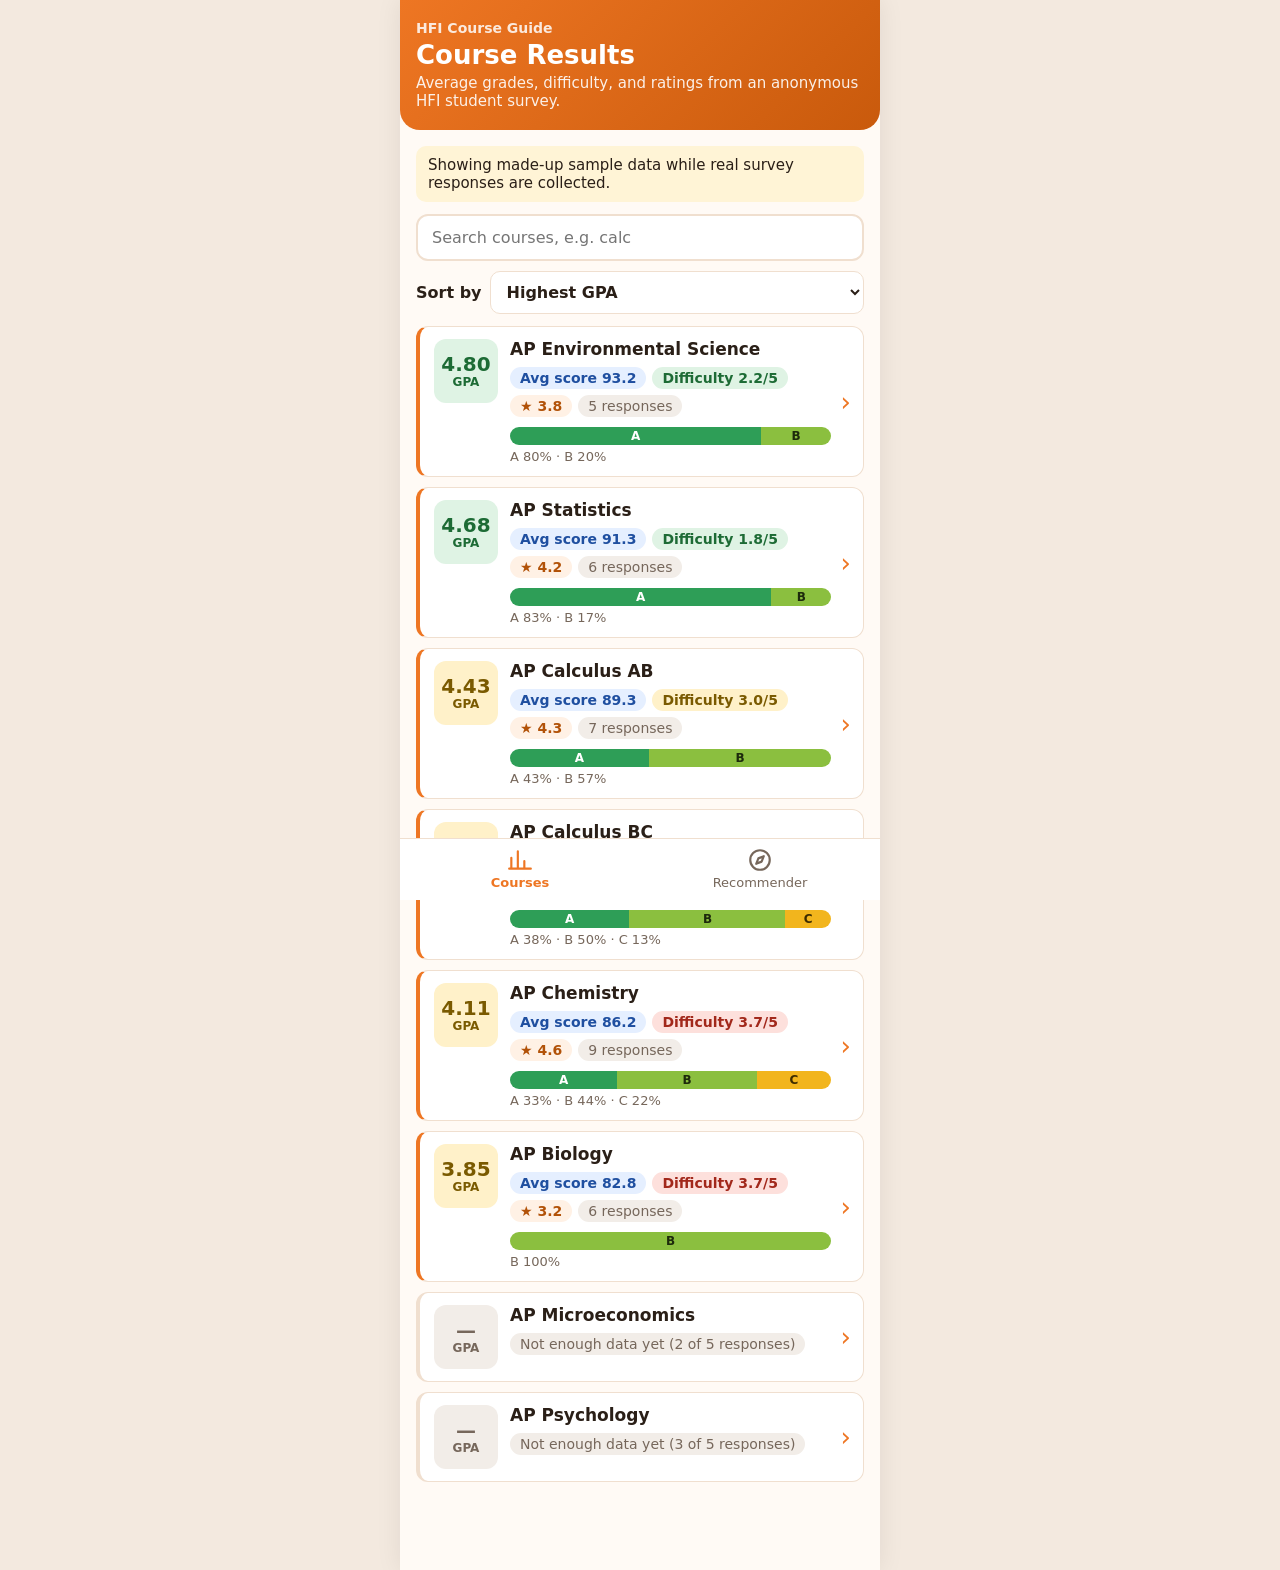
==== index.html @ b7ce5d3a "Deploy site" ====
<!doctype html>
<html lang="en">
  <head>
    <meta charset="UTF-8" />
    <meta name="viewport" content="width=device-width, initial-scale=1.0, viewport-fit=cover" />
    <meta name="theme-color" content="#ee7623" />
    <title>HFI Course Guide</title>
    <script type="module" crossorigin src="./assets/results-BMzDrwFG.js"></script>
    <link rel="modulepreload" crossorigin href="./assets/surveyData-BPx_RoIo.js">
    <link rel="stylesheet" crossorigin href="./assets/surveyData-s6LpD9Wk.css">
  </head>
  <body>
    <div class="app">
      <header class="app-bar">
        <p class="app-name">HFI Course Guide</p>
        <h1>Course Results</h1>
        <p class="app-bar-subtitle">Average grades, difficulty, and ratings from an anonymous HFI student survey.</p>
      </header>
      <main>
        <p class="notice">Showing made-up sample data while real survey responses are collected.</p>
        <label class="search-control">
          <span class="visually-hidden">Search courses</span>
          <input id="course-search" type="search" placeholder="Search courses, e.g. calc" autocomplete="off" />
        </label>
        <label class="sort-control">
          Sort by
          <select id="sort-select"></select>
        </label>
        <ul id="course-list" class="course-list"></ul>
      </main>
      <nav class="tab-bar" aria-label="Pages">
        <a href="./" aria-current="page">
          <svg viewBox="0 0 24 24" aria-hidden="true"><path d="M4 20V10M10 20V4M16 20v-7M22 20H2" /></svg>
          Courses
        </a>
        <a href="./recommend.html">
          <svg viewBox="0 0 24 24" aria-hidden="true"><circle cx="12" cy="12" r="9" /><path d="M15.5 8.5l-2 5-5 2 2-5z" /></svg>
          Recommender
        </a>
      </nav>
    </div>
  </body>
</html>
---- assets/surveyData-s6LpD9Wk.css ----
:root{--orange:#ee7623;--orange-dark:#c95a0c;--orange-soft:#fff1e5;--text:#2a1f17;--muted:#76675b;--page:#f3e9df;--background:#fffaf5;--surface:#fff;--border:#f0dfcf;--on-orange:#fff;--notice:#fff4d6;--easy:#dff3e4;--easy-text:#1d6b35;--medium:#fff1c9;--medium-text:#7a5a00;--hard:#fde0dc;--hard-text:#a2281b;--score:#e5efff;--score-text:#1f4fa0;--rating:#fff1e5;--rating-text:#b25208;--chip-muted:#f2ede8;--self-study:#f3e8ff;--self-study-text:#6b2fa3;color:var(--text);font-family:system-ui,-apple-system,PingFang SC,Microsoft YaHei,sans-serif;font-size:16px}@media (prefers-color-scheme:dark){:root{--orange:#f28a3e;--orange-dark:#e06f1f;--orange-soft:#3a2615;--text:#f4ece5;--muted:#b9a999;--page:#0f0c0a;--background:#1a1512;--surface:#251e19;--border:#3a2f27;--on-orange:#1a1512;--notice:#3a3218;--easy:#1f3a27;--easy-text:#8fd6a4;--medium:#3a3216;--medium-text:#f0d77a;--hard:#43211d;--hard-text:#f5a59a;--score:#1c2a44;--score-text:#9cc0ff;--rating:#3a2615;--rating-text:#f7b57e;--chip-muted:#312822;--self-study:#2f2140;--self-study-text:#d4b0ff}}*{box-sizing:border-box}body{background:var(--page);margin:0}.app{background:var(--background);max-width:480px;min-height:100vh;padding-bottom:calc(72px + env(safe-area-inset-bottom));margin:0 auto;box-shadow:0 0 24px #00000014}.app-bar{background:linear-gradient(135deg, var(--orange), var(--orange-dark));color:var(--on-orange);padding:calc(20px + env(safe-area-inset-top)) 16px 20px;border-radius:0 0 20px 20px}.app-name{opacity:.85;margin:0;font-size:14px;font-weight:600}.app-bar h1{margin:4px 0;font-size:26px}.app-bar-subtitle{opacity:.9;margin:0;font-size:15px}main{padding:16px}.notice{background:var(--notice);border-radius:10px;margin:0 0 12px;padding:10px 12px;font-size:15px}.tab-bar{background:var(--surface);border-top:1px solid var(--border);width:100%;max-width:480px;padding-bottom:env(safe-area-inset-bottom);display:flex;position:fixed;bottom:0;left:50%;transform:translate(-50%)}.tab-bar a{color:var(--muted);flex-direction:column;flex:1;align-items:center;gap:2px;padding:8px 0 10px;font-size:13px;text-decoration:none;display:flex}.tab-bar svg{fill:none;stroke:currentColor;stroke-width:2px;stroke-linecap:round;stroke-linejoin:round;width:26px;height:26px}.tab-bar a[aria-current=page]{color:var(--orange);font-weight:600}.sort-control{align-items:center;gap:8px;margin-bottom:12px;font-weight:600;display:flex}.sort-control select{flex:1}select,button{font:inherit;max-width:100%}select{border:1px solid var(--border);background:var(--surface);color:var(--text);border-radius:10px;padding:10px 12px}.course-list{gap:10px;margin:0;padding:0;list-style:none;display:grid}.course-card{background:var(--surface);border:1px solid var(--border);border-left:4px solid var(--orange);border-radius:12px;padding:12px 14px}.course-card p{margin:6px 0 0}.course-card.not-enough-data{border-left-color:var(--border)}.course-name{font-size:17px}.course-card-heading{flex-wrap:wrap;align-items:center;gap:6px 8px;display:flex}.stat-row{flex-wrap:wrap;gap:6px;margin-top:8px;display:flex}.chip,.badge{border-radius:999px;padding:3px 10px;font-size:14px;font-weight:600}.chip-score{background:var(--score);color:var(--score-text)}.chip-easy{background:var(--easy);color:var(--easy-text)}.chip-medium{background:var(--medium);color:var(--medium-text)}.chip-hard{background:var(--hard);color:var(--hard-text)}.chip-rating{background:var(--rating);color:var(--rating-text)}.chip-muted{background:var(--chip-muted);color:var(--muted);font-weight:500}.badge-offered{background:var(--easy);color:var(--easy-text)}.badge-self-study{background:var(--self-study);color:var(--self-study-text)}.empty,.muted{color:var(--muted)}.quiz{background:var(--surface);border:1px solid var(--border);border-radius:16px;gap:20px;padding:16px;display:grid}.quiz-question{border:none;gap:10px;min-width:0;margin:0;padding:0;display:grid}.question-label{padding:0;font-weight:700}.choices{grid-template-columns:repeat(4,1fr);gap:8px;display:grid}.choices-stacked{grid-template-columns:1fr}.choices label{border:2px solid var(--border);text-align:center;cursor:pointer;border-radius:12px;justify-content:center;align-items:center;min-height:44px;padding:8px 12px;font-weight:600;display:flex;position:relative}.choices input{opacity:0;cursor:pointer;margin:0;position:absolute;inset:0}.choices label:has(input:checked){border-color:var(--orange);background:var(--orange-soft);color:var(--orange-dark)}.choices label:has(input:focus-visible){outline:3px solid var(--orange);outline-offset:2px}button[type=submit]{background:var(--orange);width:100%;color:var(--on-orange);cursor:pointer;border:none;border-radius:12px;padding:14px;font-size:17px;font-weight:700}button[type=submit]:active{background:var(--orange-dark)}#recommendation-results{scroll-margin-top:16px}#recommendation-results h2{color:var(--orange-dark);margin:24px 0 8px}.result-group{margin-top:20px}.result-group h3{margin:0 0 8px}.result-group>p{margin:4px 0}.resources a{color:var(--orange-dark);font-weight:600}.course-card:has(.gpa-badge){align-items:flex-start;gap:12px;display:flex}.course-details{flex:1;min-width:0}.gpa-badge{border-radius:12px;flex-direction:column;flex:none;justify-content:center;align-items:center;width:64px;height:64px;display:flex}.gpa-value{font-size:20px;font-weight:800;line-height:1.1}.gpa-label{font-size:12px;font-weight:600}.gpa-high{background:var(--easy);color:var(--easy-text)}.gpa-middle{background:var(--medium);color:var(--medium-text)}.gpa-low{background:var(--hard);color:var(--hard-text)}.gpa-none{background:var(--chip-muted);color:var(--muted)}.grade-distribution{margin-top:10px}.grade-bar{border-radius:999px;height:18px;font-size:12px;font-weight:700;display:flex;overflow:hidden}.grade-segment{color:#fff;justify-content:center;align-items:center;min-width:4px;display:flex}.grade-A{background:#2e9e57}.grade-B{color:#1d2a0c;background:#8bbf3f}.grade-C{color:#3d2c00;background:#f2b51d}.grade-D{background:#f07a26}.grade-F{background:#d93a2b}.course-card .grade-legend{color:var(--muted);margin:4px 0 0;font-size:13px}.search-control input{width:100%;font:inherit;border:2px solid var(--border);background:var(--surface);color:var(--text);border-radius:12px;margin-bottom:10px;padding:12px 14px}.search-control input:focus{border-color:var(--orange);outline:none}.visually-hidden{clip-path:inset(50%);white-space:nowrap;width:1px;height:1px;position:absolute;overflow:hidden}.course-card{position:relative}.card-link{color:inherit;font-weight:700;text-decoration:none}.card-link:after{content:"";border-radius:12px;position:absolute;inset:0}.card-link:focus-visible{outline:none}.card-link:focus-visible:after{outline:3px solid var(--orange)}.course-card:has(.card-link){padding-right:32px}.course-card:has(.card-link):before{content:"›";color:var(--orange);font-size:26px;position:absolute;top:50%;right:12px;transform:translateY(-50%)}.resources{z-index:1;position:relative}.back-link{color:var(--on-orange);margin-bottom:4px;padding:4px 0;font-weight:600;text-decoration:none;display:inline-block}.overview{background:var(--surface);border:1px solid var(--border);border-radius:16px;align-items:center;gap:14px;padding:14px;display:flex}.overview .gpa-badge{width:84px;height:84px}.overview .gpa-value{font-size:26px}.overview-stats{flex:1;grid-template-columns:repeat(3,1fr);gap:8px;display:grid}.overview-stat{background:var(--chip-muted);text-align:center;border-radius:10px;flex-direction:column;align-items:center;padding:8px 4px;display:flex}.overview-stat strong{font-size:18px}.overview-stat span{color:var(--muted);font-size:12px}.stat-easy{background:var(--easy);color:var(--easy-text)}.stat-medium{background:var(--medium);color:var(--medium-text)}.stat-hard{background:var(--hard);color:var(--hard-text)}.stat-rating{background:var(--rating);color:var(--rating-text)}.overview-stat[class*=stat-] span{color:inherit}.detail-section{margin-top:22px}.detail-section h2{margin:0 0 10px;font-size:18px}.distribution{grid-template-columns:auto 1fr auto;align-items:center;gap:6px 10px;font-size:14px;display:grid}.distribution-track,.teacher-track{background:var(--chip-muted);border-radius:999px;height:14px;position:relative;overflow:hidden}.distribution-bar,.teacher-bar{border-radius:999px;height:100%;display:block}.distribution-count{text-align:right;font-variant-numeric:tabular-nums;min-width:2ch}.bar-easy{background:#2e9e57}.bar-medium{background:#f2b51d}.bar-hard{background:#d93a2b}.bar-rating{background:var(--orange)}.teacher-row{grid-template-columns:90px 1fr auto;align-items:center;gap:10px;margin-bottom:8px;font-size:14px;display:grid}.teacher-name{overflow-wrap:anywhere;font-weight:600}.teacher-bar.gpa-high{background:#2e9e57}.teacher-bar.gpa-middle{background:#f2b51d}.teacher-bar.gpa-low{background:#d93a2b}.course-average-marker{background:var(--text);width:2px;position:absolute;top:0;bottom:0}.teacher-gpa{font-variant-numeric:tabular-nums}.review-list{gap:10px;margin:0;padding:0;list-style:none;display:grid}.review-card{background:var(--surface);border:1px solid var(--border);border-radius:12px;gap:12px;padding:12px;display:flex}.review-scores{flex:none;gap:6px;width:72px;display:grid}.review-body p{margin:0}.review-body .review-meta{color:var(--muted);margin-bottom:4px;font-size:13px}.review-text{line-height:1.45}.button-link{background:var(--orange);color:var(--on-orange);border-radius:12px;margin-top:8px;padding:12px 16px;font-weight:700;text-decoration:none;display:inline-block}
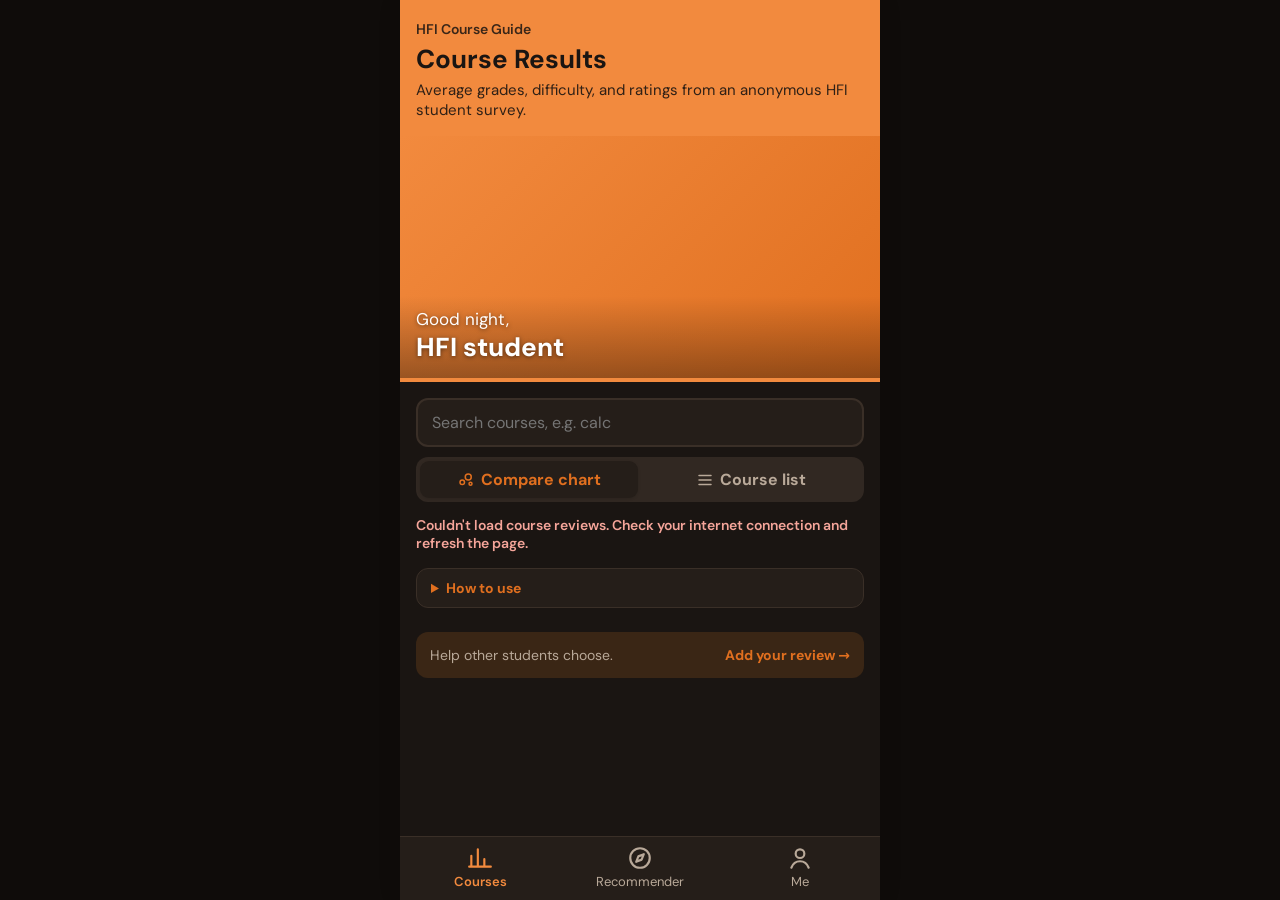
==== commit a4b02197: "Deploy site" ====
--- a/index.html
+++ b/index.html
@@ -5,9 +5,25 @@
     <meta name="viewport" content="width=device-width, initial-scale=1.0, viewport-fit=cover" />
     <meta name="theme-color" content="#ee7623" />
     <title>HFI Course Guide</title>
-    <script type="module" crossorigin src="./assets/results-BMzDrwFG.js"></script>
-    <link rel="modulepreload" crossorigin href="./assets/surveyData-BPx_RoIo.js">
-    <link rel="stylesheet" crossorigin href="./assets/surveyData-s6LpD9Wk.css">
+    <script type="module" crossorigin src="./assets/results-xO0L390E.js"></script>
+    <link rel="modulepreload" crossorigin href="./assets/theme-bSvfed0L.js">
+    <link rel="modulepreload" crossorigin href="./assets/surveyData-Hb_AgSKH.js">
+    <link rel="modulepreload" crossorigin href="./assets/reviewFooter-dKQHNiDL.js">
+    <link rel="stylesheet" crossorigin href="./assets/theme-Bq_uCemh.css">
+  <script>// Added to every page's <head> by vite.config.ts, so the page is drawn in the right theme from
+// the start instead of flashing light first. Keep in step with resolveTheme() in theme.ts.
+(function () {
+  var choice = "auto";
+  try {
+    choice = localStorage.getItem("hfi-theme") || "auto";
+  } catch (error) {
+    // Storage can be blocked; automatic is fine.
+  }
+  var hour = new Date().getHours();
+  var dark = choice === "dark" || (choice === "auto" && (hour >= 19 || hour < 7));
+  document.documentElement.dataset.theme = dark ? "dark" : "light";
+})();
+</script>
   </head>
   <body>
     <div class="app">
@@ -16,28 +32,66 @@
         <h1>Course Results</h1>
         <p class="app-bar-subtitle">Average grades, difficulty, and ratings from an anonymous HFI student survey.</p>
       </header>
+      <section class="welcome-card" id="welcome-card" aria-label="Welcome">
+        <div class="welcome-photo" role="img" aria-label="A photo of HFI taken by a student"></div>
+        <div class="welcome-text">
+          <p class="welcome-greeting" id="welcome-greeting"></p>
+          <p class="welcome-name" id="welcome-name">HFI student</p>
+        </div>
+        <p class="photo-credit" id="photo-credit"></p>
+      </section>
       <main>
-        <p class="notice">Showing made-up sample data while real survey responses are collected.</p>
         <label class="search-control">
           <span class="visually-hidden">Search courses</span>
           <input id="course-search" type="search" placeholder="Search courses, e.g. calc" autocomplete="off" />
         </label>
+        <div class="view-switch" role="group" aria-label="How to show courses">
+          <button type="button" data-view="chart" aria-pressed="true">
+            <svg viewBox="0 0 24 24" aria-hidden="true"><circle cx="7" cy="15" r="3" /><circle cx="15" cy="8" r="4" /><circle cx="18" cy="17" r="2" /></svg>
+            Compare chart
+          </button>
+          <button type="button" data-view="list" aria-pressed="false">
+            <svg viewBox="0 0 24 24" aria-hidden="true"><path d="M4 6h16M4 12h16M4 18h16" /></svg>
+            Course list
+          </button>
+        </div>
         <label class="sort-control">
           Sort by
           <select id="sort-select"></select>
         </label>
-        <ul id="course-list" class="course-list"></ul>
+        <div id="course-map"></div>
+        <ul id="course-list" class="course-list" hidden></ul>
+        <details class="legend" lang="zh-CN">
+          <summary lang="en">How to use</summary>
+          <h3 class="legend-heading">看懂卡片</h3>
+          <ul>
+            <li>
+              <span class="legend-swatch gpa-high">GPA</span>
+              平均 GPA（满分 5.0，HFI 每门课加 1 分）：绿色 4.5 以上，黄色 3.7–4.5，红色 3.7 以下。
+            </li>
+            <li><span class="chip chip-score">Avg score</span> 平均期末成绩（满分 100）。</li>
+            <li><span class="chip chip-easy">Difficulty</span> 难度：1 很简单，5 很难。绿色简单，黄色中等，红色难。</li>
+            <li><span class="chip chip-rating">★ 4.2</span> 综合评分（满分 5）。</li>
+            <li>
+              <span class="legend-bar"
+                ><span class="grade-segment grade-A">A</span><span class="grade-segment grade-B">B</span
+                ><span class="grade-segment grade-C">C</span><span class="grade-segment grade-D">D</span
+                ><span class="grade-segment grade-F">F</span></span
+              >
+              拿到 A、B、C、D、F 的学生各占多少。
+            </li>
+          </ul>
+          <h3 class="legend-heading">找课程</h3>
+          <ul>
+            <li><strong>Compare chart</strong>：每个圆圈是一门课。越靠左越简单，越靠上 GPA 越高。浅橙色角落里是"比平均更简单、GPA 更高"的课。</li>
+            <li><strong>Course list</strong>：每门课一张卡片，可以用 "Sort by" 排序。</li>
+            <li>点圆圈或卡片，查看成绩分布、难度、老师对比和学生评价。</li>
+            <li><strong>Recommender</strong>：选择想读的专业，看看适合上哪些 AP。</li>
+            <li><strong>Me</strong>：用 @gdhfi.com 学校邮箱登录，评价你上过的课。</li>
+          </ul>
+        </details>
       </main>
-      <nav class="tab-bar" aria-label="Pages">
-        <a href="./" aria-current="page">
-          <svg viewBox="0 0 24 24" aria-hidden="true"><path d="M4 20V10M10 20V4M16 20v-7M22 20H2" /></svg>
-          Courses
-        </a>
-        <a href="./recommend.html">
-          <svg viewBox="0 0 24 24" aria-hidden="true"><circle cx="12" cy="12" r="9" /><path d="M15.5 8.5l-2 5-5 2 2-5z" /></svg>
-          Recommender
-        </a>
-      </nav>
+      <nav class="tab-bar" aria-label="Pages" data-current="courses"></nav>
     </div>
   </body>
 </html>
--- a/assets/theme-Bq_uCemh.css
+++ b/assets/theme-Bq_uCemh.css
@@ -0,0 +1 @@
+@font-face{font-family:DM Sans;font-style:normal;font-display:swap;font-weight:400;src:url(./dm-sans-latin-ext-400-normal-BtiwyxMk.woff2)format("woff2"),url(./dm-sans-latin-ext-400-normal-BjWJ59Pq.woff)format("woff");unicode-range:U+100-2BA,U+2BD-2C5,U+2C7-2CC,U+2CE-2D7,U+2DD-2FF,U+304,U+308,U+329,U+1D00-1DBF,U+1E00-1E9F,U+1EF2-1EFF,U+2020,U+20A0-20AB,U+20AD-20C0,U+2113,U+2C60-2C7F,U+A720-A7FF}@font-face{font-family:DM Sans;font-style:normal;font-display:swap;font-weight:400;src:url(./dm-sans-latin-400-normal-CW0RaeGs.woff2)format("woff2"),url(./dm-sans-latin-400-normal-BwCSEQnW.woff)format("woff");unicode-range:U+??,U+131,U+152-153,U+2BB-2BC,U+2C6,U+2DA,U+2DC,U+304,U+308,U+329,U+2000-206F,U+20AC,U+2122,U+2191,U+2193,U+2212,U+2215,U+FEFF,U+FFFD}@font-face{font-family:DM Sans;font-style:normal;font-display:swap;font-weight:500;src:url(./dm-sans-latin-ext-500-normal-BJfUCQsA.woff2)format("woff2"),url(./dm-sans-latin-ext-500-normal-DR84L5F-.woff)format("woff");unicode-range:U+100-2BA,U+2BD-2C5,U+2C7-2CC,U+2CE-2D7,U+2DD-2FF,U+304,U+308,U+329,U+1D00-1DBF,U+1E00-1E9F,U+1EF2-1EFF,U+2020,U+20A0-20AB,U+20AD-20C0,U+2113,U+2C60-2C7F,U+A720-A7FF}@font-face{font-family:DM Sans;font-style:normal;font-display:swap;font-weight:500;src:url(./dm-sans-latin-500-normal-B9HHJjqV.woff2)format("woff2"),url(./dm-sans-latin-500-normal-Dr3UlScf.woff)format("woff");unicode-range:U+??,U+131,U+152-153,U+2BB-2BC,U+2C6,U+2DA,U+2DC,U+304,U+308,U+329,U+2000-206F,U+20AC,U+2122,U+2191,U+2193,U+2212,U+2215,U+FEFF,U+FFFD}@font-face{font-family:DM Sans;font-style:normal;font-display:swap;font-weight:600;src:url(./dm-sans-latin-ext-600-normal-4vooXBpG.woff2)format("woff2"),url(./dm-sans-latin-ext-600-normal-DRtaDpgU.woff)format("woff");unicode-range:U+100-2BA,U+2BD-2C5,U+2C7-2CC,U+2CE-2D7,U+2DD-2FF,U+304,U+308,U+329,U+1D00-1DBF,U+1E00-1E9F,U+1EF2-1EFF,U+2020,U+20A0-20AB,U+20AD-20C0,U+2113,U+2C60-2C7F,U+A720-A7FF}@font-face{font-family:DM Sans;font-style:normal;font-display:swap;font-weight:600;src:url(./dm-sans-latin-600-normal-Aqo67rzb.woff2)format("woff2"),url(./dm-sans-latin-600-normal-BmdmIIQ2.woff)format("woff");unicode-range:U+??,U+131,U+152-153,U+2BB-2BC,U+2C6,U+2DA,U+2DC,U+304,U+308,U+329,U+2000-206F,U+20AC,U+2122,U+2191,U+2193,U+2212,U+2215,U+FEFF,U+FFFD}@font-face{font-family:DM Sans;font-style:normal;font-display:swap;font-weight:700;src:url(./dm-sans-latin-ext-700-normal-CJIcxD6K.woff2)format("woff2"),url(./dm-sans-latin-ext-700-normal-BLI3TTWz.woff)format("woff");unicode-range:U+100-2BA,U+2BD-2C5,U+2C7-2CC,U+2CE-2D7,U+2DD-2FF,U+304,U+308,U+329,U+1D00-1DBF,U+1E00-1E9F,U+1EF2-1EFF,U+2020,U+20A0-20AB,U+20AD-20C0,U+2113,U+2C60-2C7F,U+A720-A7FF}@font-face{font-family:DM Sans;font-style:normal;font-display:swap;font-weight:700;src:url(./dm-sans-latin-700-normal-DvUfVpUG.woff2)format("woff2"),url(./dm-sans-latin-700-normal-CUSSCpQX.woff)format("woff");unicode-range:U+??,U+131,U+152-153,U+2BB-2BC,U+2C6,U+2DA,U+2DC,U+304,U+308,U+329,U+2000-206F,U+20AC,U+2122,U+2191,U+2193,U+2212,U+2215,U+FEFF,U+FFFD}@font-face{font-family:DM Sans;font-style:normal;font-display:swap;font-weight:800;src:url(./dm-sans-latin-ext-800-normal-m9aqBDDI.woff2)format("woff2"),url(./dm-sans-latin-ext-800-normal-DOQ-4In_.woff)format("woff");unicode-range:U+100-2BA,U+2BD-2C5,U+2C7-2CC,U+2CE-2D7,U+2DD-2FF,U+304,U+308,U+329,U+1D00-1DBF,U+1E00-1E9F,U+1EF2-1EFF,U+2020,U+20A0-20AB,U+20AD-20C0,U+2113,U+2C60-2C7F,U+A720-A7FF}@font-face{font-family:DM Sans;font-style:normal;font-display:swap;font-weight:800;src:url(./dm-sans-latin-800-normal-C2H8778U.woff2)format("woff2"),url(./dm-sans-latin-800-normal-BwbkPQqB.woff)format("woff");unicode-range:U+??,U+131,U+152-153,U+2BB-2BC,U+2C6,U+2DA,U+2DC,U+304,U+308,U+329,U+2000-206F,U+20AC,U+2122,U+2191,U+2193,U+2212,U+2215,U+FEFF,U+FFFD}:root{--orange:#ee7623;--orange-dark:#c95a0c;--orange-soft:#fff1e5;--text:#2a1f17;--muted:#76675b;--page:#f3e9df;--background:#fffaf5;--surface:#fff;--border:#f0dfcf;--on-orange:#fff;--notice:#fff4d6;--easy:#dff3e4;--easy-text:#1d6b35;--medium:#fff1c9;--medium-text:#7a5a00;--hard:#fde0dc;--hard-text:#a2281b;--score:#e5efff;--score-text:#1f4fa0;--rating:#fff1e5;--rating-text:#b25208;--chip-muted:#f2ede8;--self-study:#f3e8ff;--self-study-text:#6b2fa3;color:var(--text);font-family:DM Sans,system-ui,-apple-system,PingFang SC,Microsoft YaHei,sans-serif;font-size:16px}:root[data-theme=dark]{--orange:#f28a3e;--orange-dark:#e06f1f;--orange-soft:#3a2615;--text:#f4ece5;--muted:#b9a999;--page:#0f0c0a;--background:#1a1512;--surface:#251e19;--border:#3a2f27;--on-orange:#1a1512;--notice:#3a3218;--easy:#1f3a27;--easy-text:#8fd6a4;--medium:#3a3216;--medium-text:#f0d77a;--hard:#43211d;--hard-text:#f5a59a;--score:#1c2a44;--score-text:#9cc0ff;--rating:#3a2615;--rating-text:#f7b57e;--chip-muted:#312822;--self-study:#2f2140;--self-study-text:#d4b0ff}*{box-sizing:border-box}[hidden]{display:none!important}body{background:var(--page);margin:0}.app{background:var(--background);max-width:480px;min-height:100vh;padding-bottom:calc(72px + env(safe-area-inset-bottom));margin:0 auto;box-shadow:0 0 24px #00000014}.app-bar{background:var(--orange);color:var(--on-orange);padding:calc(20px + env(safe-area-inset-top)) 16px 16px}.app-name{opacity:.85;margin:0;font-size:14px;font-weight:600}.app-bar h1{margin:4px 0;font-size:26px}.app-bar-subtitle{opacity:.9;margin:0;font-size:15px}main{padding:16px}.notice{background:var(--notice);border-radius:10px;margin:0 0 12px;padding:10px 12px;font-size:15px}.tab-bar{background:var(--surface);border-top:1px solid var(--border);width:100%;max-width:480px;padding-bottom:env(safe-area-inset-bottom);display:flex;position:fixed;bottom:0;left:50%;transform:translate(-50%)}.tab-bar a{color:var(--muted);flex-direction:column;flex:1;align-items:center;gap:2px;padding:8px 0 10px;font-size:13px;text-decoration:none;display:flex}.tab-bar svg{fill:none;stroke:currentColor;stroke-width:2px;stroke-linecap:round;stroke-linejoin:round;width:26px;height:26px}.tab-bar a[aria-current=page]{color:var(--orange);font-weight:600}.sort-control{align-items:center;gap:8px;margin-bottom:12px;font-weight:600;display:flex}.sort-control select{flex:1}select,button{font:inherit;max-width:100%}select{border:1px solid var(--border);background:var(--surface);color:var(--text);border-radius:10px;padding:10px 12px}.course-list{gap:10px;margin:0;padding:0;list-style:none;display:grid}.course-card{background:var(--surface);border:1px solid var(--border);border-left:4px solid var(--orange);border-radius:12px;padding:12px 14px}.course-card p{margin:6px 0 0}.course-card.not-enough-data{border-left-color:var(--border)}.course-name{font-size:17px}.course-card-heading{flex-wrap:wrap;align-items:center;gap:6px 8px;display:flex}.stat-row{flex-wrap:wrap;gap:6px;margin-top:8px;display:flex}.chip,.badge{border-radius:999px;padding:3px 10px;font-size:14px;font-weight:600}.chip-score{background:var(--score);color:var(--score-text)}.chip-easy{background:var(--easy);color:var(--easy-text)}.chip-medium{background:var(--medium);color:var(--medium-text)}.chip-hard{background:var(--hard);color:var(--hard-text)}.chip-rating{background:var(--rating);color:var(--rating-text)}.chip-muted{background:var(--chip-muted);color:var(--muted);font-weight:500}.badge-offered{background:var(--easy);color:var(--easy-text)}.badge-self-study{background:var(--self-study);color:var(--self-study-text)}.empty,.muted{color:var(--muted)}.quiz{background:var(--surface);border:1px solid var(--border);border-radius:16px;gap:20px;padding:16px;display:grid}.quiz-question{border:none;gap:10px;min-width:0;margin:0;padding:0;display:grid}.question-label{padding:0;font-weight:700}.choices{grid-template-columns:repeat(4,1fr);gap:8px;display:grid}.choices-stacked{grid-template-columns:1fr}.choices label{border:2px solid var(--border);text-align:center;cursor:pointer;border-radius:12px;justify-content:center;align-items:center;min-height:44px;padding:8px 12px;font-weight:600;display:flex;position:relative}.choices input{opacity:0;cursor:pointer;margin:0;position:absolute;inset:0}.choices label:has(input:checked){border-color:var(--orange);background:var(--orange-soft);color:var(--orange-dark)}.choices label:has(input:focus-visible){outline:3px solid var(--orange);outline-offset:2px}button[type=submit]{background:var(--orange);width:100%;color:var(--on-orange);cursor:pointer;border:none;border-radius:12px;padding:14px;font-size:17px;font-weight:700}button[type=submit]:active{background:var(--orange-dark)}#recommendation-results{scroll-margin-top:16px}#recommendation-results h2{color:var(--orange-dark);margin:24px 0 8px}.result-group{margin-top:20px}.result-group h3{margin:0 0 8px}.result-group>p{margin:4px 0}.resources a{color:var(--orange-dark);font-weight:600}.course-card:has(.gpa-badge){align-items:flex-start;gap:12px;display:flex}.course-details{flex:1;min-width:0}.gpa-badge{border-radius:12px;flex-direction:column;flex:none;justify-content:center;align-items:center;width:64px;height:64px;display:flex}.gpa-value{font-size:20px;font-weight:800;line-height:1.1}.gpa-label{font-size:12px;font-weight:600}.gpa-high{background:var(--easy);color:var(--easy-text)}.gpa-middle{background:var(--medium);color:var(--medium-text)}.gpa-low{background:var(--hard);color:var(--hard-text)}.gpa-none{background:var(--chip-muted);color:var(--muted)}.grade-distribution{margin-top:10px}.grade-bar{border-radius:999px;height:18px;font-size:12px;font-weight:700;display:flex;overflow:hidden}.grade-segment{color:#fff;justify-content:center;align-items:center;min-width:4px;display:flex}.grade-A{background:#2e9e57}.grade-B{color:#1d2a0c;background:#8bbf3f}.grade-C{color:#3d2c00;background:#f2b51d}.grade-D{background:#f07a26}.grade-F{background:#d93a2b}.course-card .grade-legend{color:var(--muted);margin:4px 0 0;font-size:13px}.search-control input{width:100%;font:inherit;border:2px solid var(--border);background:var(--surface);color:var(--text);border-radius:12px;margin-bottom:10px;padding:12px 14px}.search-control input:focus{border-color:var(--orange);outline:none}.visually-hidden{clip-path:inset(50%);white-space:nowrap;width:1px;height:1px;position:absolute;overflow:hidden}.course-card{position:relative}.card-link{color:inherit;font-weight:700;text-decoration:none}.card-link:after{content:"";border-radius:12px;position:absolute;inset:0}.card-link:focus-visible{outline:none}.card-link:focus-visible:after{outline:3px solid var(--orange)}.course-card:has(.card-link){padding-right:32px}.course-card:has(.card-link):before{content:"›";color:var(--orange);font-size:26px;position:absolute;top:50%;right:12px;transform:translateY(-50%)}.resources{z-index:1;position:relative}.back-link{color:var(--on-orange);margin-bottom:4px;padding:4px 0;font-weight:600;text-decoration:none;display:inline-block}.overview{background:var(--surface);border:1px solid var(--border);border-radius:16px;align-items:center;gap:14px;padding:14px;display:flex}.overview .gpa-badge{width:84px;height:84px}.overview .gpa-value{font-size:26px}.overview-stats{flex:1;grid-template-columns:repeat(3,1fr);gap:8px;display:grid}.overview-stat{background:var(--chip-muted);text-align:center;border-radius:10px;flex-direction:column;align-items:center;padding:8px 4px;display:flex}.overview-stat strong{font-size:18px}.overview-stat span{color:var(--muted);font-size:12px}.stat-easy{background:var(--easy);color:var(--easy-text)}.stat-medium{background:var(--medium);color:var(--medium-text)}.stat-hard{background:var(--hard);color:var(--hard-text)}.stat-rating{background:var(--rating);color:var(--rating-text)}.overview-stat[class*=stat-] span{color:inherit}.detail-section{margin-top:22px}.detail-section h2{margin:0 0 10px;font-size:18px}.teacher-track{background:var(--chip-muted);border-radius:999px;height:14px;position:relative;overflow:hidden}.teacher-bar{border-radius:999px;height:100%;display:block}.teacher-row{grid-template-columns:90px 1fr auto;align-items:center;gap:10px;margin-bottom:8px;font-size:14px;display:grid}.teacher-name{overflow-wrap:anywhere;font-weight:600}.teacher-bar.gpa-high{background:#2e9e57}.teacher-bar.gpa-middle{background:#f2b51d}.teacher-bar.gpa-low{background:#d93a2b}.course-average-marker{background:var(--text);width:2px;position:absolute;top:0;bottom:0}.teacher-gpa{font-variant-numeric:tabular-nums}.review-list{gap:10px;margin:0;padding:0;list-style:none;display:grid}.review-card{background:var(--surface);border:1px solid var(--border);border-radius:12px;gap:12px;padding:12px;display:flex}.review-scores{flex:none;gap:6px;width:72px;display:grid}.review-body p{margin:0}.review-body .review-meta{color:var(--muted);margin-bottom:4px;font-size:13px}.review-text{line-height:1.45}.button-link{background:var(--orange);color:var(--on-orange);border-radius:12px;margin-top:8px;padding:12px 16px;font-weight:700;text-decoration:none;display:inline-block}.review-footer{background:var(--orange-soft);border-radius:12px;flex-wrap:wrap;justify-content:space-between;align-items:center;gap:6px 12px;margin-top:24px;padding:10px 14px;font-size:14px;display:flex}.review-footer-count{color:var(--muted)}.review-footer-link{color:var(--orange-dark);padding:4px 0;font-weight:700;text-decoration:none}.legend{background:var(--surface);border:1px solid var(--border);border-radius:12px;margin-top:16px;padding:10px 14px;font-size:14px}.legend summary{cursor:pointer;color:var(--orange-dark);font-weight:700}.legend ul{gap:8px;margin:10px 0 0;padding:0;list-style:none;display:grid}.legend li{line-height:1.6}.legend .chip{padding:1px 8px;font-size:13px}.legend-swatch{border-radius:6px;padding:1px 8px;font-weight:700;display:inline-block}.legend-bar{vertical-align:middle;border-radius:999px;width:110px;height:18px;font-size:11px;font-weight:700;display:inline-flex;overflow:hidden}.legend-bar .grade-segment{flex:1}.badge-required{background:var(--chip-muted);color:var(--muted)}.chart-row{grid-template-columns:repeat(3,1fr);gap:8px;display:grid}.column-chart{background:var(--surface);border:1px solid var(--border);border-radius:12px;min-width:0;margin:0;padding:10px 8px 8px}.chart-title{color:var(--muted);font-size:13px;font-weight:600}.chart-headline{white-space:nowrap;text-overflow:ellipsis;margin:2px 0 8px;font-size:15px;font-weight:800;overflow:hidden}.chart-plot{border-bottom:1px solid var(--border);align-items:flex-end;gap:3px;height:72px;display:flex}.chart-column{flex-direction:column;flex:1;justify-content:flex-end;align-items:center;height:100%;display:flex}.chart-count{color:var(--muted);font-size:11px;line-height:1.4}.chart-bar{background:var(--orange-soft);border:1px solid var(--border);border-bottom:none;border-radius:4px 4px 0 0;width:100%;display:block}.chart-bar-top{background:var(--orange);border-color:var(--orange)}.chart-labels{gap:3px;margin-top:4px;font-size:12px;font-weight:600;display:flex}.chart-labels span{text-align:center;flex:1}.chart-axis-note{color:var(--muted);text-align:center;margin:2px 0 0;font-size:11px}.view-switch{background:var(--chip-muted);border-radius:12px;grid-template-columns:1fr 1fr;gap:4px;margin-bottom:10px;padding:4px;display:grid}.view-switch button{color:var(--muted);cursor:pointer;background:0 0;border:none;border-radius:9px;justify-content:center;align-items:center;gap:6px;padding:8px;font-weight:700;display:flex}.view-switch svg{fill:none;stroke:currentColor;stroke-width:2px;stroke-linecap:round;width:18px;height:18px}.view-switch button[aria-pressed=true]{background:var(--surface);color:var(--orange-dark);box-shadow:0 1px 3px #0000001f}:root{--subject-0:#2a78d6;--subject-1:#eb6834;--subject-2:#1baf7a;--subject-3:#eda100;--subject-4:#e87ba4;--subject-5:#008300;--subject-other:#8a8178}:root[data-theme=dark]{--subject-0:#3987e5;--subject-1:#d95926;--subject-2:#199e70;--subject-3:#c98500;--subject-4:#d55181;--subject-5:#008300}.subject-fill-0{fill:var(--subject-0);background:var(--subject-0)}.subject-fill-1{fill:var(--subject-1);background:var(--subject-1)}.subject-fill-2{fill:var(--subject-2);background:var(--subject-2)}.subject-fill-3{fill:var(--subject-3);background:var(--subject-3)}.subject-fill-4{fill:var(--subject-4);background:var(--subject-4)}.subject-fill-5{fill:var(--subject-5);background:var(--subject-5)}.subject-fill-6{fill:var(--subject-other);background:var(--subject-other)}.course-map{background:var(--surface);border:1px solid var(--border);border-radius:16px;margin:0;padding:12px 10px}.course-map-svg{width:100%;height:auto;font-family:inherit;display:block}.course-map-legend{flex-wrap:wrap;gap:6px 12px;margin-bottom:8px;font-size:13px;display:flex}.legend-item{align-items:center;gap:5px;display:inline-flex}.legend-dot{border-radius:50%;width:10px;height:10px}.sweet-spot{fill:var(--orange-soft)}.grid-line{stroke:var(--border);stroke-width:1px}.average-line{stroke:var(--orange);stroke-width:1.5px;stroke-dasharray:4 4}.average-label{fill:var(--orange-dark);font-size:11px}.axis-tick{fill:var(--muted);font-size:11px}.axis-title{fill:var(--muted);font-size:12px;font-weight:600}.course-bubble circle{fill-opacity:.85;stroke:var(--surface);stroke-width:2px}.course-bubble:hover circle,.course-bubble:focus-visible circle{fill-opacity:1;stroke:var(--text)}.bubble-label{fill:var(--text);pointer-events:none;font-size:11px;font-weight:600}.course-map figcaption{margin-top:6px;font-size:13px}input[type=email],input[type=text],input[type=number],textarea{width:100%;font:inherit;border:2px solid var(--border);background:var(--surface);color:var(--text);border-radius:12px;padding:12px 14px}input:focus,textarea:focus,select:focus{border-color:var(--orange);outline:none}textarea{resize:vertical}.choices-five{grid-template-columns:repeat(5,1fr)}.field-error,.form-error{color:var(--hard-text);font-size:14px;font-weight:600}.field-error:empty,.form-error:empty{display:none}.field-hint{color:var(--muted);font-size:13px}.text-button{color:var(--orange-dark);font:inherit;cursor:pointer;background:0 0;border:none;margin-top:12px;padding:8px 0;font-weight:600;text-decoration:underline;display:inline-block}.privacy-note{margin-top:12px;font-size:12px}.signed-in-as{margin:0 0 12px;font-weight:700}#account h2{margin:24px 0 8px;font-size:18px}.reviewed-list{gap:6px;margin:0;padding:0;list-style:none;display:grid}.reviewed-course{background:var(--surface);border:1px solid var(--border);border-radius:10px;padding:10px 12px;font-weight:600}.thanks-card{background:var(--surface);border:1px solid var(--border);border-radius:16px;padding:18px}.thanks-card h2{color:var(--easy-text);margin:0 0 8px;font-size:20px}.thanks-card .button-link{margin-right:12px}.graduate-note{font-size:14px}.graduate-note a{color:var(--orange-dark);font-weight:600}.legend-heading{color:var(--orange-dark);border-left:4px solid var(--orange);margin:16px 0 0;padding-left:8px;font-size:16px;font-weight:800;line-height:1.3}.welcome-card{border-bottom:4px solid var(--orange);background:linear-gradient(135deg, var(--orange), var(--orange-dark));background-position:50%;background-size:cover;position:relative}.welcome-photo{aspect-ratio:3}.welcome-text{color:#fff;text-shadow:0 1px 4px #00000080;background:linear-gradient(#0000,#00000059);padding:12px 16px 14px}.welcome-text p{margin:0}.welcome-greeting{font-size:17px}.welcome-name{font-size:26px;font-weight:800}.photo-credit{color:#ebebebb3;text-shadow:0 1px 2px #0006;margin:0;font-size:12px;position:absolute;bottom:10px;right:12px}.photo-credit:empty{display:none}.app-bar-with-tools{position:relative}.theme-switch{z-index:2;top:calc(14px + env(safe-area-inset-top));background:#ffffff38;border-radius:999px;gap:2px;padding:3px;display:flex;position:absolute;right:12px}.theme-switch button{-webkit-user-select:none;user-select:none;touch-action:manipulation;min-height:28px;color:var(--on-orange);font:inherit;cursor:pointer;background:0 0;border:none;border-radius:999px;padding:4px 10px;font-size:12px;font-weight:700}.theme-switch button[aria-pressed=true]{background:var(--surface);color:var(--orange-dark)}
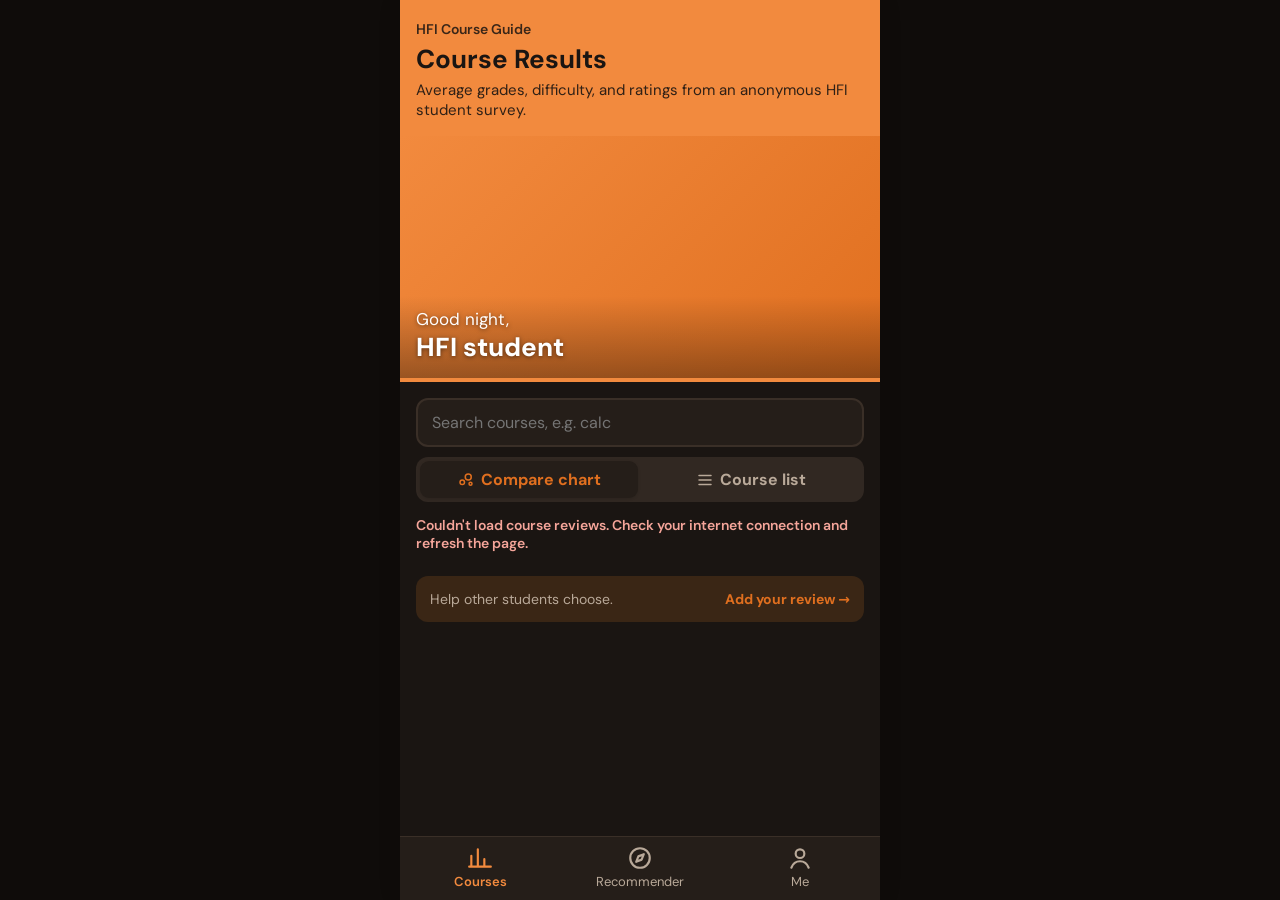
==== commit 244d9898: "Deploy site" ====
--- a/index.html
+++ b/index.html
@@ -5,11 +5,13 @@
     <meta name="viewport" content="width=device-width, initial-scale=1.0, viewport-fit=cover" />
     <meta name="theme-color" content="#ee7623" />
     <title>HFI Course Guide</title>
-    <script type="module" crossorigin src="./assets/results-xO0L390E.js"></script>
-    <link rel="modulepreload" crossorigin href="./assets/theme-bSvfed0L.js">
-    <link rel="modulepreload" crossorigin href="./assets/surveyData-Hb_AgSKH.js">
-    <link rel="modulepreload" crossorigin href="./assets/reviewFooter-dKQHNiDL.js">
-    <link rel="stylesheet" crossorigin href="./assets/theme-Bq_uCemh.css">
+    <script type="module" crossorigin src="./assets/results-7_1Kfr1m.js"></script>
+    <link rel="modulepreload" crossorigin href="./assets/theme-Be-lJOYw.js">
+    <link rel="modulepreload" crossorigin href="./assets/supabaseClient-BXFmhSIm.js">
+    <link rel="modulepreload" crossorigin href="./assets/compare-B7QgSJRy.js">
+    <link rel="modulepreload" crossorigin href="./assets/surveyData-DfCKCEpJ.js">
+    <link rel="modulepreload" crossorigin href="./assets/reviewFooter-DyGzJW-u.js">
+    <link rel="stylesheet" crossorigin href="./assets/theme-ebS0E2ZN.css">
   <script>// Added to every page's <head> by vite.config.ts, so the page is drawn in the right theme from
 // the start instead of flashing light first. Keep in step with resolveTheme() in theme.ts.
 (function () {
@@ -61,35 +63,6 @@
         </label>
         <div id="course-map"></div>
         <ul id="course-list" class="course-list" hidden></ul>
-        <details class="legend" lang="zh-CN">
-          <summary lang="en">How to use</summary>
-          <h3 class="legend-heading">看懂卡片</h3>
-          <ul>
-            <li>
-              <span class="legend-swatch gpa-high">GPA</span>
-              平均 GPA（满分 5.0，HFI 每门课加 1 分）：绿色 4.5 以上，黄色 3.7–4.5，红色 3.7 以下。
-            </li>
-            <li><span class="chip chip-score">Avg score</span> 平均期末成绩（满分 100）。</li>
-            <li><span class="chip chip-easy">Difficulty</span> 难度：1 很简单，5 很难。绿色简单，黄色中等，红色难。</li>
-            <li><span class="chip chip-rating">★ 4.2</span> 综合评分（满分 5）。</li>
-            <li>
-              <span class="legend-bar"
-                ><span class="grade-segment grade-A">A</span><span class="grade-segment grade-B">B</span
-                ><span class="grade-segment grade-C">C</span><span class="grade-segment grade-D">D</span
-                ><span class="grade-segment grade-F">F</span></span
-              >
-              拿到 A、B、C、D、F 的学生各占多少。
-            </li>
-          </ul>
-          <h3 class="legend-heading">找课程</h3>
-          <ul>
-            <li><strong>Compare chart</strong>：每个圆圈是一门课。越靠左越简单，越靠上 GPA 越高。浅橙色角落里是"比平均更简单、GPA 更高"的课。</li>
-            <li><strong>Course list</strong>：每门课一张卡片，可以用 "Sort by" 排序。</li>
-            <li>点圆圈或卡片，查看成绩分布、难度、老师对比和学生评价。</li>
-            <li><strong>Recommender</strong>：选择想读的专业，看看适合上哪些 AP。</li>
-            <li><strong>Me</strong>：用 @gdhfi.com 学校邮箱登录，评价你上过的课。</li>
-          </ul>
-        </details>
       </main>
       <nav class="tab-bar" aria-label="Pages" data-current="courses"></nav>
     </div>
--- a/assets/theme-ebS0E2ZN.css
+++ b/assets/theme-ebS0E2ZN.css
@@ -0,0 +1 @@
+@font-face{font-family:DM Sans;font-style:normal;font-display:swap;font-weight:400;src:url(./dm-sans-latin-ext-400-normal-BtiwyxMk.woff2)format("woff2"),url(./dm-sans-latin-ext-400-normal-BjWJ59Pq.woff)format("woff");unicode-range:U+100-2BA,U+2BD-2C5,U+2C7-2CC,U+2CE-2D7,U+2DD-2FF,U+304,U+308,U+329,U+1D00-1DBF,U+1E00-1E9F,U+1EF2-1EFF,U+2020,U+20A0-20AB,U+20AD-20C0,U+2113,U+2C60-2C7F,U+A720-A7FF}@font-face{font-family:DM Sans;font-style:normal;font-display:swap;font-weight:400;src:url(./dm-sans-latin-400-normal-CW0RaeGs.woff2)format("woff2"),url(./dm-sans-latin-400-normal-BwCSEQnW.woff)format("woff");unicode-range:U+??,U+131,U+152-153,U+2BB-2BC,U+2C6,U+2DA,U+2DC,U+304,U+308,U+329,U+2000-206F,U+20AC,U+2122,U+2191,U+2193,U+2212,U+2215,U+FEFF,U+FFFD}@font-face{font-family:DM Sans;font-style:normal;font-display:swap;font-weight:500;src:url(./dm-sans-latin-ext-500-normal-BJfUCQsA.woff2)format("woff2"),url(./dm-sans-latin-ext-500-normal-DR84L5F-.woff)format("woff");unicode-range:U+100-2BA,U+2BD-2C5,U+2C7-2CC,U+2CE-2D7,U+2DD-2FF,U+304,U+308,U+329,U+1D00-1DBF,U+1E00-1E9F,U+1EF2-1EFF,U+2020,U+20A0-20AB,U+20AD-20C0,U+2113,U+2C60-2C7F,U+A720-A7FF}@font-face{font-family:DM Sans;font-style:normal;font-display:swap;font-weight:500;src:url(./dm-sans-latin-500-normal-B9HHJjqV.woff2)format("woff2"),url(./dm-sans-latin-500-normal-Dr3UlScf.woff)format("woff");unicode-range:U+??,U+131,U+152-153,U+2BB-2BC,U+2C6,U+2DA,U+2DC,U+304,U+308,U+329,U+2000-206F,U+20AC,U+2122,U+2191,U+2193,U+2212,U+2215,U+FEFF,U+FFFD}@font-face{font-family:DM Sans;font-style:normal;font-display:swap;font-weight:600;src:url(./dm-sans-latin-ext-600-normal-4vooXBpG.woff2)format("woff2"),url(./dm-sans-latin-ext-600-normal-DRtaDpgU.woff)format("woff");unicode-range:U+100-2BA,U+2BD-2C5,U+2C7-2CC,U+2CE-2D7,U+2DD-2FF,U+304,U+308,U+329,U+1D00-1DBF,U+1E00-1E9F,U+1EF2-1EFF,U+2020,U+20A0-20AB,U+20AD-20C0,U+2113,U+2C60-2C7F,U+A720-A7FF}@font-face{font-family:DM Sans;font-style:normal;font-display:swap;font-weight:600;src:url(./dm-sans-latin-600-normal-Aqo67rzb.woff2)format("woff2"),url(./dm-sans-latin-600-normal-BmdmIIQ2.woff)format("woff");unicode-range:U+??,U+131,U+152-153,U+2BB-2BC,U+2C6,U+2DA,U+2DC,U+304,U+308,U+329,U+2000-206F,U+20AC,U+2122,U+2191,U+2193,U+2212,U+2215,U+FEFF,U+FFFD}@font-face{font-family:DM Sans;font-style:normal;font-display:swap;font-weight:700;src:url(./dm-sans-latin-ext-700-normal-CJIcxD6K.woff2)format("woff2"),url(./dm-sans-latin-ext-700-normal-BLI3TTWz.woff)format("woff");unicode-range:U+100-2BA,U+2BD-2C5,U+2C7-2CC,U+2CE-2D7,U+2DD-2FF,U+304,U+308,U+329,U+1D00-1DBF,U+1E00-1E9F,U+1EF2-1EFF,U+2020,U+20A0-20AB,U+20AD-20C0,U+2113,U+2C60-2C7F,U+A720-A7FF}@font-face{font-family:DM Sans;font-style:normal;font-display:swap;font-weight:700;src:url(./dm-sans-latin-700-normal-DvUfVpUG.woff2)format("woff2"),url(./dm-sans-latin-700-normal-CUSSCpQX.woff)format("woff");unicode-range:U+??,U+131,U+152-153,U+2BB-2BC,U+2C6,U+2DA,U+2DC,U+304,U+308,U+329,U+2000-206F,U+20AC,U+2122,U+2191,U+2193,U+2212,U+2215,U+FEFF,U+FFFD}@font-face{font-family:DM Sans;font-style:normal;font-display:swap;font-weight:800;src:url(./dm-sans-latin-ext-800-normal-m9aqBDDI.woff2)format("woff2"),url(./dm-sans-latin-ext-800-normal-DOQ-4In_.woff)format("woff");unicode-range:U+100-2BA,U+2BD-2C5,U+2C7-2CC,U+2CE-2D7,U+2DD-2FF,U+304,U+308,U+329,U+1D00-1DBF,U+1E00-1E9F,U+1EF2-1EFF,U+2020,U+20A0-20AB,U+20AD-20C0,U+2113,U+2C60-2C7F,U+A720-A7FF}@font-face{font-family:DM Sans;font-style:normal;font-display:swap;font-weight:800;src:url(./dm-sans-latin-800-normal-C2H8778U.woff2)format("woff2"),url(./dm-sans-latin-800-normal-BwbkPQqB.woff)format("woff");unicode-range:U+??,U+131,U+152-153,U+2BB-2BC,U+2C6,U+2DA,U+2DC,U+304,U+308,U+329,U+2000-206F,U+20AC,U+2122,U+2191,U+2193,U+2212,U+2215,U+FEFF,U+FFFD}:root{--orange:#ee7623;--orange-dark:#c95a0c;--orange-soft:#fff1e5;--text:#2a1f17;--muted:#76675b;--page:#f3e9df;--background:#fffaf5;--surface:#fff;--border:#f0dfcf;--on-orange:#fff;--notice:#fff4d6;--easy:#dff3e4;--easy-text:#1d6b35;--medium:#fff1c9;--medium-text:#7a5a00;--hard:#fde0dc;--hard-text:#a2281b;--score:#e5efff;--score-text:#1f4fa0;--rating:#fff1e5;--rating-text:#b25208;--chip-muted:#f2ede8;--self-study:#f3e8ff;--self-study-text:#6b2fa3;color:var(--text);font-family:DM Sans,system-ui,-apple-system,PingFang SC,Microsoft YaHei,sans-serif;font-size:16px}:root[data-theme=dark]{--orange:#f28a3e;--orange-dark:#e06f1f;--orange-soft:#3a2615;--text:#f4ece5;--muted:#b9a999;--page:#0f0c0a;--background:#1a1512;--surface:#251e19;--border:#3a2f27;--on-orange:#1a1512;--notice:#3a3218;--easy:#1f3a27;--easy-text:#8fd6a4;--medium:#3a3216;--medium-text:#f0d77a;--hard:#43211d;--hard-text:#f5a59a;--score:#1c2a44;--score-text:#9cc0ff;--rating:#3a2615;--rating-text:#f7b57e;--chip-muted:#312822;--self-study:#2f2140;--self-study-text:#d4b0ff}*{box-sizing:border-box}[hidden]{display:none!important}body{background:var(--page);margin:0}.app{background:var(--background);max-width:480px;min-height:100vh;padding-bottom:calc(72px + env(safe-area-inset-bottom));margin:0 auto;box-shadow:0 0 24px #00000014}.app-bar{background:var(--orange);color:var(--on-orange);padding:calc(20px + env(safe-area-inset-top)) 16px 16px}.app-name{opacity:.85;margin:0;font-size:14px;font-weight:600}.app-bar h1{margin:4px 0;font-size:26px}.app-bar-subtitle{opacity:.9;margin:0;font-size:15px}main{padding:16px}.notice{background:var(--notice);border-radius:10px;margin:0 0 12px;padding:10px 12px;font-size:15px}.tab-bar{background:var(--surface);border-top:1px solid var(--border);width:100%;max-width:480px;padding-bottom:env(safe-area-inset-bottom);display:flex;position:fixed;bottom:0;left:50%;transform:translate(-50%)}.tab-bar a{color:var(--muted);flex-direction:column;flex:1;align-items:center;gap:2px;padding:8px 0 10px;font-size:13px;text-decoration:none;display:flex}.tab-bar svg{fill:none;stroke:currentColor;stroke-width:2px;stroke-linecap:round;stroke-linejoin:round;width:26px;height:26px}.tab-bar a[aria-current=page]{color:var(--orange);font-weight:600}.sort-control{align-items:center;gap:8px;margin-bottom:12px;font-weight:600;display:flex}.sort-control select{flex:1}select,button{font:inherit;max-width:100%}select{border:1px solid var(--border);background:var(--surface);color:var(--text);border-radius:10px;padding:10px 12px}.course-list{gap:10px;margin:0;padding:0;list-style:none;display:grid}.course-card{background:var(--surface);border:1px solid var(--border);border-left:4px solid var(--orange);border-radius:12px;padding:12px 14px}.course-card p{margin:6px 0 0}.course-card.not-enough-data{border-left-color:var(--border)}.course-name{font-size:17px}.course-card-heading{flex-wrap:wrap;align-items:center;gap:6px 8px;display:flex}.stat-row{flex-wrap:wrap;gap:6px;margin-top:8px;display:flex}.chip,.badge{border-radius:999px;padding:3px 10px;font-size:14px;font-weight:600}.chip-score{background:var(--score);color:var(--score-text)}.chip-easy{background:var(--easy);color:var(--easy-text)}.chip-medium{background:var(--medium);color:var(--medium-text)}.chip-hard{background:var(--hard);color:var(--hard-text)}.chip-rating{background:var(--rating);color:var(--rating-text)}.chip-muted{background:var(--chip-muted);color:var(--muted);font-weight:500}.badge-offered{background:var(--easy);color:var(--easy-text)}.badge-self-study{background:var(--self-study);color:var(--self-study-text)}.empty,.muted{color:var(--muted)}.quiz{background:var(--surface);border:1px solid var(--border);border-radius:16px;gap:20px;padding:16px;display:grid}.quiz-question{border:none;gap:10px;min-width:0;margin:0;padding:0;display:grid}.quiz-question select{width:100%;min-width:0}.question-label{padding:0;font-weight:700}.choices{grid-template-columns:repeat(4,1fr);gap:8px;display:grid}.choices-stacked{grid-template-columns:1fr}.choices label{border:2px solid var(--border);text-align:center;cursor:pointer;border-radius:12px;justify-content:center;align-items:center;min-height:44px;padding:8px 12px;font-weight:600;display:flex;position:relative}.choices input{opacity:0;cursor:pointer;margin:0;position:absolute;inset:0}.choices label:has(input:checked){border-color:var(--orange);background:var(--orange-soft);color:var(--orange-dark)}.choices label:has(input:focus-visible){outline:3px solid var(--orange);outline-offset:2px}button[type=submit]{background:var(--orange);width:100%;color:var(--on-orange);cursor:pointer;border:none;border-radius:12px;padding:14px;font-size:17px;font-weight:700}button[type=submit]:active{background:var(--orange-dark)}#recommendation-results{scroll-margin-top:16px}#recommendation-results h2{color:var(--orange-dark);margin:24px 0 8px}.result-group{margin-top:20px}.result-group h3{margin:0 0 8px}.result-group>p{margin:4px 0}.resources a{color:var(--orange-dark);font-weight:600}.course-card:has(.gpa-badge){align-items:flex-start;gap:12px;display:flex}.course-details{flex:1;min-width:0}.gpa-badge{border-radius:12px;flex-direction:column;flex:none;justify-content:center;align-items:center;width:64px;height:64px;display:flex}.gpa-value{font-size:20px;font-weight:800;line-height:1.1}.gpa-label{font-size:12px;font-weight:600}.gpa-high{background:var(--easy);color:var(--easy-text)}.gpa-middle{background:var(--medium);color:var(--medium-text)}.gpa-low{background:var(--hard);color:var(--hard-text)}.gpa-none{background:var(--chip-muted);color:var(--muted)}.grade-distribution{margin-top:10px}.grade-bar{border-radius:999px;height:18px;font-size:12px;font-weight:700;display:flex;overflow:hidden}.grade-segment{color:#fff;justify-content:center;align-items:center;min-width:4px;display:flex}.grade-A{background:#2e9e57}.grade-B{color:#1d2a0c;background:#8bbf3f}.grade-C{color:#3d2c00;background:#f2b51d}.grade-D{background:#f07a26}.grade-F{background:#d93a2b}.course-card .grade-legend{color:var(--muted);margin:4px 0 0;font-size:13px}.search-control input{width:100%;font:inherit;border:2px solid var(--border);background:var(--surface);color:var(--text);border-radius:12px;margin-bottom:10px;padding:12px 14px}.search-control input:focus{border-color:var(--orange);outline:none}.visually-hidden{clip-path:inset(50%);white-space:nowrap;width:1px;height:1px;position:absolute;overflow:hidden}.course-card{position:relative}.card-link{color:inherit;font-weight:700;text-decoration:none}.card-link:after{content:"";border-radius:12px;position:absolute;inset:0}.card-link:focus-visible{outline:none}.card-link:focus-visible:after{outline:3px solid var(--orange)}.course-card:has(.card-link){padding-right:32px}.course-card:has(.card-link):before{content:"›";color:var(--orange);font-size:26px;position:absolute;top:50%;right:12px;transform:translateY(-50%)}.resources{z-index:1;position:relative}.back-link{color:var(--on-orange);margin-bottom:4px;padding:4px 0;font-weight:600;text-decoration:none;display:inline-block}.overview{background:var(--surface);border:1px solid var(--border);border-radius:16px;align-items:center;gap:14px;padding:14px;display:flex}.overview .gpa-badge{width:84px;height:84px}.overview .gpa-value{font-size:26px}.overview-stats{flex:1;grid-template-columns:repeat(3,1fr);gap:8px;display:grid}.overview-stat{background:var(--chip-muted);text-align:center;border-radius:10px;flex-direction:column;align-items:center;padding:8px 4px;display:flex}.overview-stat strong{font-size:18px}.overview-stat span{color:var(--muted);font-size:12px}.stat-easy{background:var(--easy);color:var(--easy-text)}.stat-medium{background:var(--medium);color:var(--medium-text)}.stat-hard{background:var(--hard);color:var(--hard-text)}.stat-rating{background:var(--rating);color:var(--rating-text)}.overview-stat[class*=stat-] span{color:inherit}.detail-section{margin-top:22px}.detail-section h2{margin:0 0 10px;font-size:18px}.teacher-track{background:var(--chip-muted);border-radius:999px;height:14px;position:relative;overflow:hidden}.teacher-bar{border-radius:999px;height:100%;display:block}.teacher-row{grid-template-columns:90px 1fr auto;align-items:center;gap:10px;margin-bottom:8px;font-size:14px;display:grid}.teacher-name{overflow-wrap:anywhere;font-weight:600}.teacher-bar.gpa-high{background:#2e9e57}.teacher-bar.gpa-middle{background:#f2b51d}.teacher-bar.gpa-low{background:#d93a2b}.course-average-marker{background:var(--text);width:2px;position:absolute;top:0;bottom:0}.teacher-gpa{font-variant-numeric:tabular-nums}.review-list{gap:10px;margin:0;padding:0;list-style:none;display:grid}.review-card{background:var(--surface);border:1px solid var(--border);border-radius:12px;gap:12px;padding:12px;display:flex}.review-scores{flex:none;gap:6px;width:72px;display:grid}.review-body p{margin:0}.review-body .review-meta{color:var(--muted);margin-bottom:4px;font-size:13px}.review-text{line-height:1.45}.button-link{background:var(--orange);color:var(--on-orange);border-radius:12px;margin-top:8px;padding:12px 16px;font-weight:700;text-decoration:none;display:inline-block}.review-footer{background:var(--orange-soft);border-radius:12px;flex-wrap:wrap;justify-content:space-between;align-items:center;gap:6px 12px;margin-top:24px;padding:10px 14px;font-size:14px;display:flex}.review-footer-count{color:var(--muted)}.review-footer-link{color:var(--orange-dark);padding:4px 0;font-weight:700;text-decoration:none}.badge-required{background:var(--chip-muted);color:var(--muted)}.chart-row{grid-template-columns:repeat(3,1fr);gap:8px;display:grid}.column-chart{background:var(--surface);border:1px solid var(--border);border-radius:12px;min-width:0;margin:0;padding:10px 8px 8px}.chart-title{color:var(--muted);font-size:13px;font-weight:600}.chart-headline{white-space:nowrap;text-overflow:ellipsis;margin:2px 0 8px;font-size:15px;font-weight:800;overflow:hidden}.chart-plot{border-bottom:1px solid var(--border);align-items:flex-end;gap:3px;height:72px;display:flex}.chart-column{flex-direction:column;flex:1;justify-content:flex-end;align-items:center;height:100%;display:flex}.chart-count{color:var(--muted);font-size:11px;line-height:1.4}.chart-bar{background:var(--orange-soft);border:1px solid var(--border);border-bottom:none;border-radius:4px 4px 0 0;width:100%;display:block}.chart-bar-top{background:var(--orange);border-color:var(--orange)}.chart-labels{gap:3px;margin-top:4px;font-size:12px;font-weight:600;display:flex}.chart-labels span{text-align:center;flex:1}.chart-axis-note{color:var(--muted);text-align:center;margin:2px 0 0;font-size:11px}.view-switch{background:var(--chip-muted);border-radius:12px;grid-template-columns:1fr 1fr;gap:4px;margin-bottom:10px;padding:4px;display:grid}.view-switch button{color:var(--muted);cursor:pointer;background:0 0;border:none;border-radius:9px;justify-content:center;align-items:center;gap:6px;padding:8px;font-weight:700;display:flex}.view-switch svg{fill:none;stroke:currentColor;stroke-width:2px;stroke-linecap:round;width:18px;height:18px}.view-switch button[aria-pressed=true]{background:var(--surface);color:var(--orange-dark);box-shadow:0 1px 3px #0000001f}:root{--subject-0:#2a78d6;--subject-1:#eb6834;--subject-2:#1baf7a;--subject-3:#eda100;--subject-4:#e87ba4;--subject-5:#008300;--subject-other:#8a8178}:root[data-theme=dark]{--subject-0:#3987e5;--subject-1:#d95926;--subject-2:#199e70;--subject-3:#c98500;--subject-4:#d55181;--subject-5:#008300}.subject-fill-0{fill:var(--subject-0);background:var(--subject-0)}.subject-fill-1{fill:var(--subject-1);background:var(--subject-1)}.subject-fill-2{fill:var(--subject-2);background:var(--subject-2)}.subject-fill-3{fill:var(--subject-3);background:var(--subject-3)}.subject-fill-4{fill:var(--subject-4);background:var(--subject-4)}.subject-fill-5{fill:var(--subject-5);background:var(--subject-5)}.subject-fill-6{fill:var(--subject-other);background:var(--subject-other)}.course-map{background:var(--surface);border:1px solid var(--border);border-radius:16px;margin:0;padding:12px 10px}.course-map-svg{width:100%;height:auto;font-family:inherit;display:block}.course-map-legend{flex-wrap:wrap;gap:6px 12px;margin-bottom:8px;font-size:13px;display:flex}.legend-item{align-items:center;gap:5px;display:inline-flex}.legend-dot{border-radius:50%;width:10px;height:10px}.sweet-spot{fill:var(--orange-soft)}.grid-line{stroke:var(--border);stroke-width:1px}.average-line{stroke:var(--orange);stroke-width:1.5px;stroke-dasharray:4 4}.average-label{fill:var(--orange-dark);font-size:11px}.axis-tick{fill:var(--muted);font-size:11px}.axis-title{fill:var(--muted);font-size:12px;font-weight:600}.course-bubble circle{fill-opacity:.85;stroke:var(--surface);stroke-width:2px}.course-bubble:hover circle,.course-bubble:focus-visible circle{fill-opacity:1;stroke:var(--text)}.bubble-label{fill:var(--text);pointer-events:none;paint-order:stroke;stroke:var(--surface);stroke-width:4px;stroke-linejoin:round;font-size:13px;font-weight:800}.course-bubble.selected circle{fill-opacity:1;stroke:var(--text);stroke-width:2.5px}.course-map-selection{background:var(--chip-muted);border-radius:10px;justify-content:space-between;align-items:center;gap:10px;min-height:52px;margin-top:6px;padding:8px 12px;display:flex}.course-map-selection p{margin:0;font-size:14px}.course-map-selection div{font-size:14px;display:grid}.course-map-open{background:var(--orange);color:var(--on-orange);border-radius:999px;flex:none;padding:8px 14px;font-weight:700;text-decoration:none}.course-map figcaption{margin-top:6px;font-size:13px}input[type=email],input[type=text],input[type=number],textarea{width:100%;font:inherit;border:2px solid var(--border);background:var(--surface);color:var(--text);border-radius:12px;padding:12px 14px}input:focus,textarea:focus,select:focus{border-color:var(--orange);outline:none}textarea{resize:vertical}.choices-five{grid-template-columns:repeat(5,1fr)}.field-error,.form-error{color:var(--hard-text);font-size:14px;font-weight:600}.field-error:empty,.form-error:empty{display:none}.field-hint{color:var(--muted);font-size:13px}.text-button{color:var(--orange-dark);font:inherit;cursor:pointer;background:0 0;border:none;margin-top:12px;padding:8px 0;font-weight:600;text-decoration:underline;display:inline-block}.privacy-note{margin-top:12px;font-size:12px}.signed-in-as{margin:0 0 12px;font-weight:700}#account h2{margin:24px 0 8px;font-size:18px}.reviewed-list{gap:6px;margin:0;padding:0;list-style:none;display:grid}.reviewed-course{background:var(--surface);border:1px solid var(--border);border-radius:10px;padding:10px 12px;font-weight:600}.thanks-card{background:var(--surface);border:1px solid var(--border);border-radius:16px;padding:18px}.thanks-card h2{color:var(--easy-text);margin:0 0 8px;font-size:20px}.thanks-card .button-link{margin-right:12px}.graduate-note{font-size:14px}.graduate-note a{color:var(--orange-dark);font-weight:600}.welcome-card{border-bottom:4px solid var(--orange);background:linear-gradient(135deg, var(--orange), var(--orange-dark));background-position:50%;background-size:cover;position:relative}.welcome-photo{aspect-ratio:3}.welcome-text{color:#fff;text-shadow:0 1px 4px #00000080;background:linear-gradient(#0000,#00000059);padding:12px 16px 14px}.welcome-text p{margin:0}.welcome-greeting{font-size:17px}.welcome-name{font-size:26px;font-weight:800}.photo-credit{color:#ebebebb3;text-shadow:0 1px 2px #0006;margin:0;font-size:12px;position:absolute;bottom:10px;right:12px}.photo-credit:empty{display:none}.app-bar-with-tools{position:relative}.theme-switch{z-index:2;top:calc(14px + env(safe-area-inset-top));background:#ffffff38;border-radius:999px;gap:2px;padding:3px;display:flex;position:absolute;right:12px}.theme-switch button{-webkit-user-select:none;user-select:none;touch-action:manipulation;min-height:28px;color:var(--on-orange);font:inherit;cursor:pointer;background:0 0;border:none;border-radius:999px;padding:4px 10px;font-size:12px;font-weight:700}.theme-switch button[aria-pressed=true]{background:var(--surface);color:var(--orange-dark)}.guide-link{border:1px solid var(--border);background:var(--surface);color:var(--text);border-radius:12px;justify-content:space-between;align-items:center;gap:8px;margin-top:28px;padding:14px 16px;font-weight:700;text-decoration:none;display:flex}.guide{line-height:1.6}.guide-contents{background:var(--surface);border:1px solid var(--border);border-radius:12px;padding:12px 16px}.guide-contents-title{margin:0 0 4px;font-weight:800}.guide-contents ol{margin:0;padding-left:20px}.guide-contents a{color:var(--orange-dark);font-weight:600}.guide-section{margin-top:28px;scroll-margin-top:12px}.guide-section h2{border-left:4px solid var(--orange);margin:0 0 12px;padding-left:10px;font-size:20px}.guide-section figure{text-align:center;margin:12px 0}.guide-section img{border:1px solid var(--border);border-radius:14px;width:100%;max-width:320px;height:auto;box-shadow:0 4px 16px #0000001a}.guide-section ul,.guide-section ol{margin:8px 0;padding-left:22px}.guide-section li{margin-bottom:6px}.guide-note{background:var(--orange-soft);border-radius:10px;padding:10px 12px;font-size:15px}.compare-button{z-index:1;border:1.5px solid var(--orange);background:var(--surface);color:var(--orange-dark);font:inherit;cursor:pointer;border-radius:999px;margin-top:10px;padding:6px 12px;font-size:14px;font-weight:700;position:relative}.compare-button[aria-pressed=true]{background:var(--orange);color:var(--on-orange)}.course-map-actions{flex:none;align-items:center;gap:8px;display:flex}.course-map-actions .compare-button{margin-top:0}.compare-bar{left:50%;bottom:calc(68px + env(safe-area-inset-bottom));background:var(--text);width:calc(100% - 24px);max-width:456px;color:var(--background);z-index:5;border-radius:14px;align-items:center;gap:10px;padding:10px 12px;display:flex;position:fixed;transform:translate(-50%);box-shadow:0 6px 20px #00000040}.compare-bar-message{flex:1;font-size:14px}.compare-bar-clear{color:inherit;font:inherit;cursor:pointer;background:0 0;border:none;font-size:14px;text-decoration:underline}.compare-bar-open{background:var(--orange);color:#fff;border-radius:999px;padding:8px 14px;font-weight:700;text-decoration:none}.app:has(.compare-bar:not([hidden])){padding-bottom:calc(140px + env(safe-area-inset-bottom))}.compare-table{align-items:stretch;gap:6px;display:grid}.compare-heading{justify-content:space-between;align-items:flex-start;gap:2px;font-size:14px;font-weight:800;line-height:1.3;display:flex}.compare-heading a{color:var(--text);text-decoration:none}.compare-remove{color:var(--muted);cursor:pointer;background:0 0;border:none;flex:none;padding:0 4px;font-size:18px;line-height:1}.compare-label{color:var(--muted);align-self:center;font-size:13px;font-weight:600}.compare-cell{background:var(--surface);border:1px solid var(--border);text-align:center;border-radius:10px;flex-direction:column;justify-content:center;align-items:center;min-height:48px;padding:8px 4px;font-weight:700;display:flex}.compare-cell.best{background:var(--easy);border-color:var(--easy-text);color:var(--easy-text)}.compare-cell .gpa-badge{width:56px;height:56px}.compare-cell .grade-distribution{width:100%;margin-top:0}.compare-cell .grade-legend{margin:4px 0 0;font-size:11px;font-weight:500}.compare-note{margin-top:14px;font-size:13px}
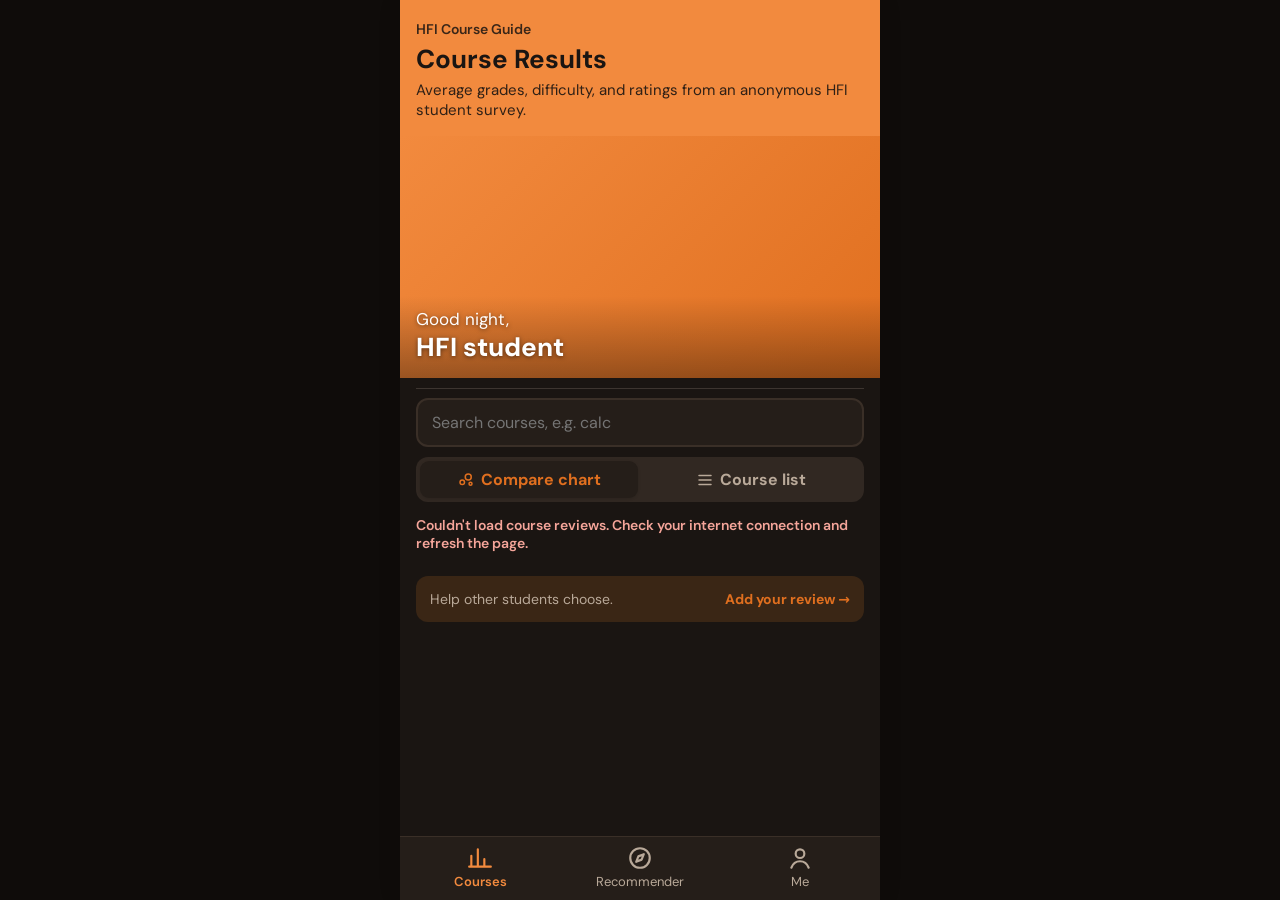
==== commit 13c54451: "Deploy site" ====
--- a/index.html
+++ b/index.html
@@ -5,13 +5,14 @@
     <meta name="viewport" content="width=device-width, initial-scale=1.0, viewport-fit=cover" />
     <meta name="theme-color" content="#ee7623" />
     <title>HFI Course Guide</title>
-    <script type="module" crossorigin src="./assets/results-7_1Kfr1m.js"></script>
-    <link rel="modulepreload" crossorigin href="./assets/theme-Be-lJOYw.js">
-    <link rel="modulepreload" crossorigin href="./assets/supabaseClient-BXFmhSIm.js">
+    <script type="module" crossorigin src="./assets/results-B4JAXRa9.js"></script>
+    <link rel="modulepreload" crossorigin href="./assets/theme-DIWjQuDL.js">
+    <link rel="modulepreload" crossorigin href="./assets/supabaseClient-BKWiv3p1.js">
     <link rel="modulepreload" crossorigin href="./assets/compare-B7QgSJRy.js">
-    <link rel="modulepreload" crossorigin href="./assets/surveyData-DfCKCEpJ.js">
-    <link rel="modulepreload" crossorigin href="./assets/reviewFooter-DyGzJW-u.js">
-    <link rel="stylesheet" crossorigin href="./assets/theme-ebS0E2ZN.css">
+    <link rel="modulepreload" crossorigin href="./assets/hfi-courses-DNy5XWoC.js">
+    <link rel="modulepreload" crossorigin href="./assets/surveyData-sACgY62M.js">
+    <link rel="modulepreload" crossorigin href="./assets/reviewFooter-bX98QRJZ.js">
+    <link rel="stylesheet" crossorigin href="./assets/theme-ChTaCkXK.css">
   <script>// Added to every page's <head> by vite.config.ts, so the page is drawn in the right theme from
 // the start instead of flashing light first. Keep in step with resolveTheme() in theme.ts.
 (function () {
--- a/assets/theme-ChTaCkXK.css
+++ b/assets/theme-ChTaCkXK.css
@@ -0,0 +1 @@
+@font-face{font-family:DM Sans;font-style:normal;font-display:swap;font-weight:400;src:url(./dm-sans-latin-ext-400-normal-BtiwyxMk.woff2)format("woff2"),url(./dm-sans-latin-ext-400-normal-BjWJ59Pq.woff)format("woff");unicode-range:U+100-2BA,U+2BD-2C5,U+2C7-2CC,U+2CE-2D7,U+2DD-2FF,U+304,U+308,U+329,U+1D00-1DBF,U+1E00-1E9F,U+1EF2-1EFF,U+2020,U+20A0-20AB,U+20AD-20C0,U+2113,U+2C60-2C7F,U+A720-A7FF}@font-face{font-family:DM Sans;font-style:normal;font-display:swap;font-weight:400;src:url(./dm-sans-latin-400-normal-CW0RaeGs.woff2)format("woff2"),url(./dm-sans-latin-400-normal-BwCSEQnW.woff)format("woff");unicode-range:U+??,U+131,U+152-153,U+2BB-2BC,U+2C6,U+2DA,U+2DC,U+304,U+308,U+329,U+2000-206F,U+20AC,U+2122,U+2191,U+2193,U+2212,U+2215,U+FEFF,U+FFFD}@font-face{font-family:DM Sans;font-style:normal;font-display:swap;font-weight:500;src:url(./dm-sans-latin-ext-500-normal-BJfUCQsA.woff2)format("woff2"),url(./dm-sans-latin-ext-500-normal-DR84L5F-.woff)format("woff");unicode-range:U+100-2BA,U+2BD-2C5,U+2C7-2CC,U+2CE-2D7,U+2DD-2FF,U+304,U+308,U+329,U+1D00-1DBF,U+1E00-1E9F,U+1EF2-1EFF,U+2020,U+20A0-20AB,U+20AD-20C0,U+2113,U+2C60-2C7F,U+A720-A7FF}@font-face{font-family:DM Sans;font-style:normal;font-display:swap;font-weight:500;src:url(./dm-sans-latin-500-normal-B9HHJjqV.woff2)format("woff2"),url(./dm-sans-latin-500-normal-Dr3UlScf.woff)format("woff");unicode-range:U+??,U+131,U+152-153,U+2BB-2BC,U+2C6,U+2DA,U+2DC,U+304,U+308,U+329,U+2000-206F,U+20AC,U+2122,U+2191,U+2193,U+2212,U+2215,U+FEFF,U+FFFD}@font-face{font-family:DM Sans;font-style:normal;font-display:swap;font-weight:600;src:url(./dm-sans-latin-ext-600-normal-4vooXBpG.woff2)format("woff2"),url(./dm-sans-latin-ext-600-normal-DRtaDpgU.woff)format("woff");unicode-range:U+100-2BA,U+2BD-2C5,U+2C7-2CC,U+2CE-2D7,U+2DD-2FF,U+304,U+308,U+329,U+1D00-1DBF,U+1E00-1E9F,U+1EF2-1EFF,U+2020,U+20A0-20AB,U+20AD-20C0,U+2113,U+2C60-2C7F,U+A720-A7FF}@font-face{font-family:DM Sans;font-style:normal;font-display:swap;font-weight:600;src:url(./dm-sans-latin-600-normal-Aqo67rzb.woff2)format("woff2"),url(./dm-sans-latin-600-normal-BmdmIIQ2.woff)format("woff");unicode-range:U+??,U+131,U+152-153,U+2BB-2BC,U+2C6,U+2DA,U+2DC,U+304,U+308,U+329,U+2000-206F,U+20AC,U+2122,U+2191,U+2193,U+2212,U+2215,U+FEFF,U+FFFD}@font-face{font-family:DM Sans;font-style:normal;font-display:swap;font-weight:700;src:url(./dm-sans-latin-ext-700-normal-CJIcxD6K.woff2)format("woff2"),url(./dm-sans-latin-ext-700-normal-BLI3TTWz.woff)format("woff");unicode-range:U+100-2BA,U+2BD-2C5,U+2C7-2CC,U+2CE-2D7,U+2DD-2FF,U+304,U+308,U+329,U+1D00-1DBF,U+1E00-1E9F,U+1EF2-1EFF,U+2020,U+20A0-20AB,U+20AD-20C0,U+2113,U+2C60-2C7F,U+A720-A7FF}@font-face{font-family:DM Sans;font-style:normal;font-display:swap;font-weight:700;src:url(./dm-sans-latin-700-normal-DvUfVpUG.woff2)format("woff2"),url(./dm-sans-latin-700-normal-CUSSCpQX.woff)format("woff");unicode-range:U+??,U+131,U+152-153,U+2BB-2BC,U+2C6,U+2DA,U+2DC,U+304,U+308,U+329,U+2000-206F,U+20AC,U+2122,U+2191,U+2193,U+2212,U+2215,U+FEFF,U+FFFD}@font-face{font-family:DM Sans;font-style:normal;font-display:swap;font-weight:800;src:url(./dm-sans-latin-ext-800-normal-m9aqBDDI.woff2)format("woff2"),url(./dm-sans-latin-ext-800-normal-DOQ-4In_.woff)format("woff");unicode-range:U+100-2BA,U+2BD-2C5,U+2C7-2CC,U+2CE-2D7,U+2DD-2FF,U+304,U+308,U+329,U+1D00-1DBF,U+1E00-1E9F,U+1EF2-1EFF,U+2020,U+20A0-20AB,U+20AD-20C0,U+2113,U+2C60-2C7F,U+A720-A7FF}@font-face{font-family:DM Sans;font-style:normal;font-display:swap;font-weight:800;src:url(./dm-sans-latin-800-normal-C2H8778U.woff2)format("woff2"),url(./dm-sans-latin-800-normal-BwbkPQqB.woff)format("woff");unicode-range:U+??,U+131,U+152-153,U+2BB-2BC,U+2C6,U+2DA,U+2DC,U+304,U+308,U+329,U+2000-206F,U+20AC,U+2122,U+2191,U+2193,U+2212,U+2215,U+FEFF,U+FFFD}:root{--orange:#ee7623;--orange-dark:#c95a0c;--orange-soft:#fff1e5;--text:#2a1f17;--muted:#76675b;--page:#f3e9df;--background:#fffaf5;--surface:#fff;--border:#f0dfcf;--on-orange:#fff;--notice:#fff4d6;--easy:#dff3e4;--easy-text:#1d6b35;--medium:#fff1c9;--medium-text:#7a5a00;--hard:#fde0dc;--hard-text:#a2281b;--score:#e5efff;--score-text:#1f4fa0;--rating:#fff1e5;--rating-text:#b25208;--chip-muted:#f2ede8;--self-study:#f3e8ff;--self-study-text:#6b2fa3;--divider:#e3dcd5;color:var(--text);font-family:DM Sans,system-ui,-apple-system,PingFang SC,Microsoft YaHei,sans-serif;font-size:16px}:root[data-theme=dark]{--orange:#f28a3e;--orange-dark:#e06f1f;--orange-soft:#3a2615;--text:#f4ece5;--muted:#b9a999;--page:#0f0c0a;--background:#1a1512;--surface:#251e19;--border:#3a2f27;--on-orange:#1a1512;--notice:#3a3218;--easy:#1f3a27;--easy-text:#8fd6a4;--medium:#3a3216;--medium-text:#f0d77a;--hard:#43211d;--hard-text:#f5a59a;--score:#1c2a44;--score-text:#9cc0ff;--rating:#3a2615;--rating-text:#f7b57e;--chip-muted:#312822;--self-study:#2f2140;--self-study-text:#d4b0ff;--divider:#3d3530}*{box-sizing:border-box}[hidden]{display:none!important}body{background:var(--page);margin:0}.app{background:var(--background);max-width:480px;min-height:100vh;padding-bottom:calc(72px + env(safe-area-inset-bottom));margin:0 auto;box-shadow:0 0 24px #00000014}.app-bar{background:var(--orange);color:var(--on-orange);padding:calc(20px + env(safe-area-inset-top)) 16px 16px}.app-name{opacity:.85;margin:0;font-size:14px;font-weight:600}.app-bar h1{margin:4px 0;font-size:26px}.app-bar-subtitle{opacity:.9;margin:0;font-size:15px}main{padding:16px}.notice{background:var(--notice);border-radius:10px;margin:0 0 12px;padding:10px 12px;font-size:15px}.tab-bar{z-index:10;background:var(--surface);border-top:1px solid var(--border);width:100%;max-width:480px;padding-bottom:env(safe-area-inset-bottom);display:flex;position:fixed;bottom:0;left:50%;transform:translate(-50%)}.tab-bar a{color:var(--muted);flex-direction:column;flex:1;align-items:center;gap:2px;padding:8px 0 10px;font-size:13px;text-decoration:none;display:flex}.tab-bar svg{fill:none;stroke:currentColor;stroke-width:2px;stroke-linecap:round;stroke-linejoin:round;width:26px;height:26px}.tab-bar a[aria-current=page]{color:var(--orange);font-weight:600}.sort-control{align-items:center;gap:8px;margin-bottom:12px;font-weight:600;display:flex}.sort-control select{flex:1}select,button{font:inherit;max-width:100%}select{border:1px solid var(--border);background:var(--surface);color:var(--text);border-radius:10px;padding:10px 12px}.course-list{gap:10px;margin:0;padding:0;list-style:none;display:grid}.course-card{background:var(--surface);border:1px solid var(--border);border-left:4px solid var(--orange);border-radius:12px;padding:12px 14px}.course-card p{margin:6px 0 0}.course-card.not-enough-data{border-left-color:var(--border)}.course-name{font-size:17px}.course-card-heading{flex-wrap:wrap;align-items:center;gap:6px 8px;display:flex}.stat-row{flex-wrap:wrap;gap:6px;margin-top:8px;display:flex}.chip,.badge{border-radius:999px;padding:3px 10px;font-size:14px;font-weight:600}.chip-score{background:var(--score);color:var(--score-text)}.chip-easy{background:var(--easy);color:var(--easy-text)}.chip-medium{background:var(--medium);color:var(--medium-text)}.chip-hard{background:var(--hard);color:var(--hard-text)}.chip-rating{background:var(--rating);color:var(--rating-text)}.chip-muted{background:var(--chip-muted);color:var(--muted);font-weight:500}.badge-offered{background:var(--easy);color:var(--easy-text)}.badge-self-study{background:var(--self-study);color:var(--self-study-text)}.empty,.muted{color:var(--muted)}.quiz{background:var(--surface);border:1px solid var(--border);border-radius:16px;gap:20px;padding:16px;display:grid}.quiz-question{border:none;gap:10px;min-width:0;margin:0;padding:0;display:grid}.quiz-question select{width:100%;min-width:0}.question-label{padding:0;font-weight:700}.choices{grid-template-columns:repeat(4,1fr);gap:8px;display:grid}.choices-stacked{grid-template-columns:1fr}.choices label{border:2px solid var(--border);text-align:center;cursor:pointer;border-radius:12px;justify-content:center;align-items:center;min-height:44px;padding:8px 12px;font-weight:600;display:flex;position:relative}.choices input{opacity:0;cursor:pointer;margin:0;position:absolute;inset:0}.choices label:has(input:checked){border-color:var(--orange);background:var(--orange-soft);color:var(--orange-dark)}.choices label:has(input:focus-visible){outline:3px solid var(--orange);outline-offset:2px}button[type=submit]{background:var(--orange);width:100%;color:var(--on-orange);cursor:pointer;border:none;border-radius:12px;padding:14px;font-size:17px;font-weight:700}button[type=submit]:active{background:var(--orange-dark)}#recommendation-results{scroll-margin-top:16px}#recommendation-results h2{color:var(--orange-dark);margin:24px 0 8px}.result-group{margin-top:20px}.result-group h3{margin:0 0 8px}.result-group>p{margin:4px 0}.resources a{color:var(--orange-dark);font-weight:600}.course-card:has(.gpa-badge){align-items:flex-start;gap:12px;display:flex}.course-details{flex:1;min-width:0}.gpa-badge{border-radius:12px;flex-direction:column;flex:none;justify-content:center;align-items:center;width:64px;height:64px;display:flex}.gpa-value{font-size:20px;font-weight:800;line-height:1.1}.gpa-label{font-size:12px;font-weight:600}.gpa-high{background:var(--easy);color:var(--easy-text)}.gpa-middle{background:var(--medium);color:var(--medium-text)}.gpa-low{background:var(--hard);color:var(--hard-text)}.gpa-none{background:var(--chip-muted);color:var(--muted)}.grade-distribution{margin-top:10px}.grade-bar{border-radius:999px;height:18px;font-size:12px;font-weight:700;display:flex;overflow:hidden}.grade-segment{color:#fff;justify-content:center;align-items:center;min-width:4px;display:flex}.grade-A{background:#2e9e57}.grade-B{color:#1d2a0c;background:#8bbf3f}.grade-C{color:#3d2c00;background:#f2b51d}.grade-D{background:#f07a26}.grade-F{background:#d93a2b}.course-card .grade-legend{color:var(--muted);margin:4px 0 0;font-size:13px}.search-control input{width:100%;font:inherit;border:2px solid var(--border);background:var(--surface);color:var(--text);border-radius:12px;margin-bottom:10px;padding:12px 14px}.search-control input:focus{border-color:var(--orange);outline:none}.visually-hidden{clip-path:inset(50%);white-space:nowrap;width:1px;height:1px;position:absolute;overflow:hidden}.course-card{position:relative}.card-link{color:inherit;font-weight:700;text-decoration:none}.card-link:after{content:"";border-radius:12px;position:absolute;inset:0}.card-link:focus-visible{outline:none}.card-link:focus-visible:after{outline:3px solid var(--orange)}.course-card:has(.card-link){padding-right:32px}.course-card:has(.card-link):before{content:"›";color:var(--orange);font-size:26px;position:absolute;top:50%;right:12px;transform:translateY(-50%)}.resources{z-index:1;position:relative}.back-link{color:var(--on-orange);margin-bottom:4px;padding:4px 0;font-weight:600;text-decoration:none;display:inline-block}.overview{background:var(--surface);border:1px solid var(--border);border-radius:16px;align-items:center;gap:14px;padding:14px;display:flex}.overview .gpa-badge{width:84px;height:84px}.overview .gpa-value{font-size:26px}.overview-stats{flex:1;grid-template-columns:repeat(3,1fr);gap:8px;display:grid}.overview-stat{background:var(--chip-muted);text-align:center;border-radius:10px;flex-direction:column;align-items:center;padding:8px 4px;display:flex}.overview-stat strong{font-size:18px}.overview-stat span{color:var(--muted);font-size:12px}.stat-easy{background:var(--easy);color:var(--easy-text)}.stat-medium{background:var(--medium);color:var(--medium-text)}.stat-hard{background:var(--hard);color:var(--hard-text)}.stat-rating{background:var(--rating);color:var(--rating-text)}.overview-stat[class*=stat-] span{color:inherit}.detail-section{margin-top:22px}.detail-section h2{margin:0 0 10px;font-size:18px}.teacher-track{background:var(--chip-muted);border-radius:999px;height:14px;position:relative;overflow:hidden}.teacher-bar{border-radius:999px;height:100%;display:block}.teacher-row{grid-template-columns:90px 1fr auto;align-items:center;gap:10px;margin-bottom:8px;font-size:14px;display:grid}.teacher-name{overflow-wrap:anywhere;font-weight:600}.teacher-bar.gpa-high{background:#2e9e57}.teacher-bar.gpa-middle{background:#f2b51d}.teacher-bar.gpa-low{background:#d93a2b}.course-average-marker{background:var(--text);width:2px;position:absolute;top:0;bottom:0}.teacher-gpa{font-variant-numeric:tabular-nums}.review-list{gap:10px;margin:0;padding:0;list-style:none;display:grid}.review-card{background:var(--surface);border:1px solid var(--border);border-radius:12px;gap:12px;padding:12px;display:flex}.review-scores{flex:none;gap:6px;width:72px;display:grid}.review-body p{margin:0}.review-body .review-meta{color:var(--muted);margin-bottom:4px;font-size:13px}.review-text{line-height:1.45}.button-link{background:var(--orange);color:var(--on-orange);border-radius:12px;margin-top:8px;padding:12px 16px;font-weight:700;text-decoration:none;display:inline-block}.review-footer{background:var(--orange-soft);border-radius:12px;flex-wrap:wrap;justify-content:space-between;align-items:center;gap:6px 12px;margin-top:24px;padding:10px 14px;font-size:14px;display:flex}.review-footer-count{color:var(--muted)}.review-footer-link{color:var(--orange-dark);padding:4px 0;font-weight:700;text-decoration:none}.badge-required{background:var(--chip-muted);color:var(--muted)}.chart-row{grid-template-columns:repeat(3,1fr);gap:8px;display:grid}.column-chart{background:var(--surface);border:1px solid var(--border);border-radius:12px;min-width:0;margin:0;padding:10px 8px 8px}.chart-title{color:var(--muted);font-size:13px;font-weight:600}.chart-headline{white-space:nowrap;text-overflow:ellipsis;margin:2px 0 8px;font-size:15px;font-weight:800;overflow:hidden}.chart-plot{border-bottom:1px solid var(--border);align-items:flex-end;gap:3px;height:72px;display:flex}.chart-column{flex-direction:column;flex:1;justify-content:flex-end;align-items:center;height:100%;display:flex}.chart-count{color:var(--muted);font-size:11px;line-height:1.4}.chart-bar{background:var(--orange-soft);border:1px solid var(--border);border-bottom:none;border-radius:4px 4px 0 0;width:100%;display:block}.chart-bar-top{background:var(--orange);border-color:var(--orange)}.chart-labels{gap:3px;margin-top:4px;font-size:12px;font-weight:600;display:flex}.chart-labels span{text-align:center;flex:1}.chart-axis-note{color:var(--muted);text-align:center;margin:2px 0 0;font-size:11px}.view-switch{background:var(--chip-muted);border-radius:12px;grid-template-columns:1fr 1fr;gap:4px;margin-bottom:10px;padding:4px;display:grid}.view-switch button{color:var(--muted);cursor:pointer;background:0 0;border:none;border-radius:9px;justify-content:center;align-items:center;gap:6px;padding:8px;font-weight:700;display:flex}.view-switch svg{fill:none;stroke:currentColor;stroke-width:2px;stroke-linecap:round;width:18px;height:18px}.view-switch button[aria-pressed=true]{background:var(--surface);color:var(--orange-dark);box-shadow:0 1px 3px #0000001f}:root{--subject-0:#2a78d6;--subject-1:#eb6834;--subject-2:#1baf7a;--subject-3:#eda100;--subject-4:#e87ba4;--subject-5:#008300;--subject-other:#8a8178}:root[data-theme=dark]{--subject-0:#3987e5;--subject-1:#d95926;--subject-2:#199e70;--subject-3:#c98500;--subject-4:#d55181;--subject-5:#008300}.subject-fill-0{fill:var(--subject-0);background:var(--subject-0)}.subject-fill-1{fill:var(--subject-1);background:var(--subject-1)}.subject-fill-2{fill:var(--subject-2);background:var(--subject-2)}.subject-fill-3{fill:var(--subject-3);background:var(--subject-3)}.subject-fill-4{fill:var(--subject-4);background:var(--subject-4)}.subject-fill-5{fill:var(--subject-5);background:var(--subject-5)}.subject-fill-6{fill:var(--subject-other);background:var(--subject-other)}.course-map{background:var(--surface);border:1px solid var(--border);border-radius:16px;margin:0;padding:12px 10px}.course-map-svg{width:100%;height:auto;font-family:inherit;display:block}.course-map-legend{flex-wrap:wrap;gap:6px 12px;margin-bottom:8px;font-size:13px;display:flex}.legend-item{align-items:center;gap:5px;display:inline-flex}.legend-dot{border-radius:50%;width:10px;height:10px}.sweet-spot{fill:var(--orange-soft)}.grid-line{stroke:var(--border);stroke-width:1px}.average-line{stroke:var(--orange);stroke-width:1.5px;stroke-dasharray:4 4}.average-label{fill:var(--orange-dark);font-size:11px}.axis-tick{fill:var(--muted);font-size:11px}.axis-title{fill:var(--muted);font-size:12px;font-weight:600}.course-bubble circle{fill-opacity:.85;stroke:var(--surface);stroke-width:2px}.course-bubble:hover circle,.course-bubble:focus-visible circle{fill-opacity:1;stroke:var(--text)}.bubble-label{fill:var(--text);pointer-events:none;paint-order:stroke;stroke:var(--surface);stroke-width:4px;stroke-linejoin:round;font-size:13px;font-weight:800}.course-bubble.selected circle{fill-opacity:1;stroke:var(--text);stroke-width:2.5px}.course-map-selection{background:var(--chip-muted);border-radius:10px;justify-content:space-between;align-items:center;gap:10px;min-height:52px;margin-top:6px;padding:8px 12px;display:flex}.course-map-selection p{margin:0;font-size:14px}.course-map-selection div{font-size:14px;display:grid}.course-map-open{background:var(--orange);color:var(--on-orange);border-radius:999px;flex:none;padding:8px 14px;font-weight:700;text-decoration:none}.course-map figcaption{margin-top:6px;font-size:13px}input[type=email],input[type=text],input[type=number],textarea{width:100%;font:inherit;border:2px solid var(--border);background:var(--surface);color:var(--text);border-radius:12px;padding:12px 14px}input:focus,textarea:focus,select:focus{border-color:var(--orange);outline:none}textarea{resize:vertical}.choices-five{grid-template-columns:repeat(5,1fr)}.field-error,.form-error{color:var(--hard-text);font-size:14px;font-weight:600}.field-error:empty,.form-error:empty{display:none}.field-hint{color:var(--muted);font-size:13px}.text-button{color:var(--orange-dark);font:inherit;cursor:pointer;background:0 0;border:none;margin-top:12px;padding:8px 0;font-weight:600;text-decoration:underline;display:inline-block}.privacy-note{margin-top:12px;font-size:12px}.signed-in-as{margin:0 0 12px;font-weight:700}#account h2{margin:24px 0 8px;font-size:18px}.reviewed-list{gap:6px;margin:0;padding:0;list-style:none;display:grid}.reviewed-course{background:var(--surface);border:1px solid var(--border);border-radius:10px;padding:10px 12px;font-weight:600}.thanks-card{background:var(--surface);border:1px solid var(--border);border-radius:16px;padding:18px}.thanks-card h2{color:var(--easy-text);margin:0 0 8px;font-size:20px}.thanks-card .button-link{margin-right:12px}.graduate-note{font-size:14px}.graduate-note a{color:var(--orange-dark);font-weight:600}.welcome-card{background:linear-gradient(135deg, var(--orange), var(--orange-dark));background-position:50%;background-size:cover;margin-bottom:4px;position:relative}.welcome-photo{aspect-ratio:3}.welcome-text{color:#fff;text-shadow:0 1px 4px #00000080;background:linear-gradient(#0000,#00000059);padding:12px 16px 14px}.welcome-text p{margin:0}.welcome-greeting{font-size:17px}.welcome-name{font-size:26px;font-weight:800}.welcome-card:after{content:"";background:var(--divider);height:1px;position:absolute;bottom:-11px;left:16px;right:16px}.photo-credit{color:#ebebebb3;text-shadow:0 1px 2px #0006;margin:0;font-size:12px;position:absolute;bottom:10px;right:12px}.photo-credit:empty{display:none}.app-bar-with-tools{position:relative}.theme-switch{z-index:2;top:calc(14px + env(safe-area-inset-top));background:#ffffff38;border-radius:999px;gap:2px;padding:3px;display:flex;position:absolute;right:12px}.theme-switch button{-webkit-user-select:none;user-select:none;touch-action:manipulation;min-height:28px;color:var(--on-orange);font:inherit;cursor:pointer;background:0 0;border:none;border-radius:999px;padding:4px 10px;font-size:12px;font-weight:700}.theme-switch button[aria-pressed=true]{background:var(--surface);color:var(--orange-dark)}.guide-link{border:1px solid var(--border);background:var(--surface);color:var(--text);border-radius:12px;justify-content:space-between;align-items:center;gap:8px;margin-top:28px;padding:14px 16px;font-weight:700;text-decoration:none;display:flex}.guide{line-height:1.6}.guide-contents{background:var(--surface);border:1px solid var(--border);border-radius:12px;padding:12px 16px}.guide-contents-title{margin:0 0 4px;font-weight:800}.guide-contents ol{margin:0;padding-left:20px}.guide-contents a{color:var(--orange-dark);font-weight:600}.guide-section{margin-top:28px;scroll-margin-top:12px}.guide-section h2{border-left:4px solid var(--orange);margin:0 0 12px;padding-left:10px;font-size:20px}.guide-section figure{text-align:center;margin:12px 0}.guide-section img{border:1px solid var(--border);border-radius:14px;width:100%;max-width:320px;height:auto;box-shadow:0 4px 16px #0000001a}.guide-section ul,.guide-section ol{margin:8px 0;padding-left:22px}.guide-section li{margin-bottom:6px}.guide-note{background:var(--orange-soft);border-radius:10px;padding:10px 12px;font-size:15px}.compare-button{z-index:1;border:1.5px solid var(--orange);background:var(--surface);color:var(--orange-dark);font:inherit;cursor:pointer;border-radius:999px;margin-top:10px;padding:6px 12px;font-size:14px;font-weight:700;position:relative}.compare-button[aria-pressed=true]{background:var(--orange);color:var(--on-orange)}.course-map-actions{flex:none;align-items:center;gap:8px;display:flex}.course-map-actions .compare-button{margin-top:0}.compare-bar{left:50%;bottom:calc(68px + env(safe-area-inset-bottom));background:var(--text);width:calc(100% - 24px);max-width:456px;color:var(--background);z-index:5;border-radius:14px;align-items:center;gap:10px;padding:10px 12px;display:flex;position:fixed;transform:translate(-50%);box-shadow:0 6px 20px #00000040}.compare-bar-message{flex:1;font-size:14px}.compare-bar-clear{color:inherit;font:inherit;cursor:pointer;background:0 0;border:none;font-size:14px;text-decoration:underline}.compare-bar-open{background:var(--orange);color:#fff;border-radius:999px;padding:8px 14px;font-weight:700;text-decoration:none}.app:has(.compare-bar:not([hidden])){padding-bottom:calc(140px + env(safe-area-inset-bottom))}.compare-table{align-items:stretch;gap:6px;display:grid}.compare-heading{justify-content:space-between;align-items:flex-start;gap:2px;font-size:14px;font-weight:800;line-height:1.3;display:flex}.compare-heading a{color:var(--text);text-decoration:none}.compare-remove{color:var(--muted);cursor:pointer;background:0 0;border:none;flex:none;padding:0 4px;font-size:18px;line-height:1}.compare-label{color:var(--muted);align-self:center;font-size:13px;font-weight:600}.compare-cell{background:var(--surface);border:1px solid var(--border);text-align:center;border-radius:10px;flex-direction:column;justify-content:center;align-items:center;min-height:48px;padding:8px 4px;font-weight:700;display:flex}.compare-cell.best{background:var(--easy);border-color:var(--easy-text);color:var(--easy-text)}.compare-cell .gpa-badge{width:56px;height:56px}.compare-cell .grade-distribution{width:100%;margin-top:0}.compare-cell .grade-legend{margin:4px 0 0;font-size:11px;font-weight:500}.compare-note{margin-top:14px;font-size:13px}.admin-link{background:var(--notice);color:var(--text);border-radius:12px;margin-top:12px;padding:12px 14px;font-weight:700;text-decoration:none;display:block}.queue-count{margin:0 0 12px;font-weight:800}.queue-card{background:var(--surface);border:1px solid var(--border);border-radius:14px;margin-bottom:12px;padding:14px}.queue-card p{margin:6px 0 0}.queue-card-title{justify-content:space-between;align-items:center;gap:8px;display:flex}.queue-review-text{background:var(--chip-muted);border-radius:10px;padding:10px 12px;line-height:1.5}.queue-buttons{flex-wrap:wrap;gap:8px;margin-top:12px;display:flex}.queue-button{border:1.5px solid var(--border);background:var(--surface);color:var(--text);font:inherit;cursor:pointer;border-radius:999px;padding:8px 14px;font-size:14px;font-weight:700}.queue-approve{background:var(--easy);border-color:var(--easy-text);color:var(--easy-text)}.queue-reject{color:var(--hard-text)}.queue-status{font-weight:700}.queue-status:empty{display:none}.queue-card.decided{opacity:.6}.avatar-section{margin-bottom:16px}.avatar-header{align-items:center;gap:16px;display:flex}.avatar-preview .avatar{width:96px;height:96px;display:block}.avatar-status{color:var(--easy-text);margin:6px 0 0;font-weight:700}.avatar-status:empty{display:none}.avatar-editor{border:1px solid var(--border);background:var(--surface);border-radius:16px;gap:12px;margin-top:12px;padding:14px;display:grid}.avatar-row{gap:6px;display:grid}.avatar-row-label{font-size:14px;font-weight:700}.avatar-choices{flex-wrap:wrap;gap:8px;display:flex}.avatar-swatch{border:2px solid var(--border);cursor:pointer;border-radius:50%;width:34px;height:34px}.avatar-chip{border:2px solid var(--border);background:var(--background);color:var(--text);font:inherit;cursor:pointer;border-radius:999px;padding:6px 12px;font-size:14px;font-weight:600}.avatar-swatch[aria-pressed=true],.avatar-chip[aria-pressed=true]{border-color:var(--orange);box-shadow:0 0 0 2px var(--orange)}.avatar-actions{align-items:center;gap:16px;display:flex}.avatar-actions .text-button{margin-top:0}.avatar-save{background:var(--orange);color:var(--on-orange);font:inherit;cursor:pointer;border:none;border-radius:12px;padding:10px 18px;font-weight:700}
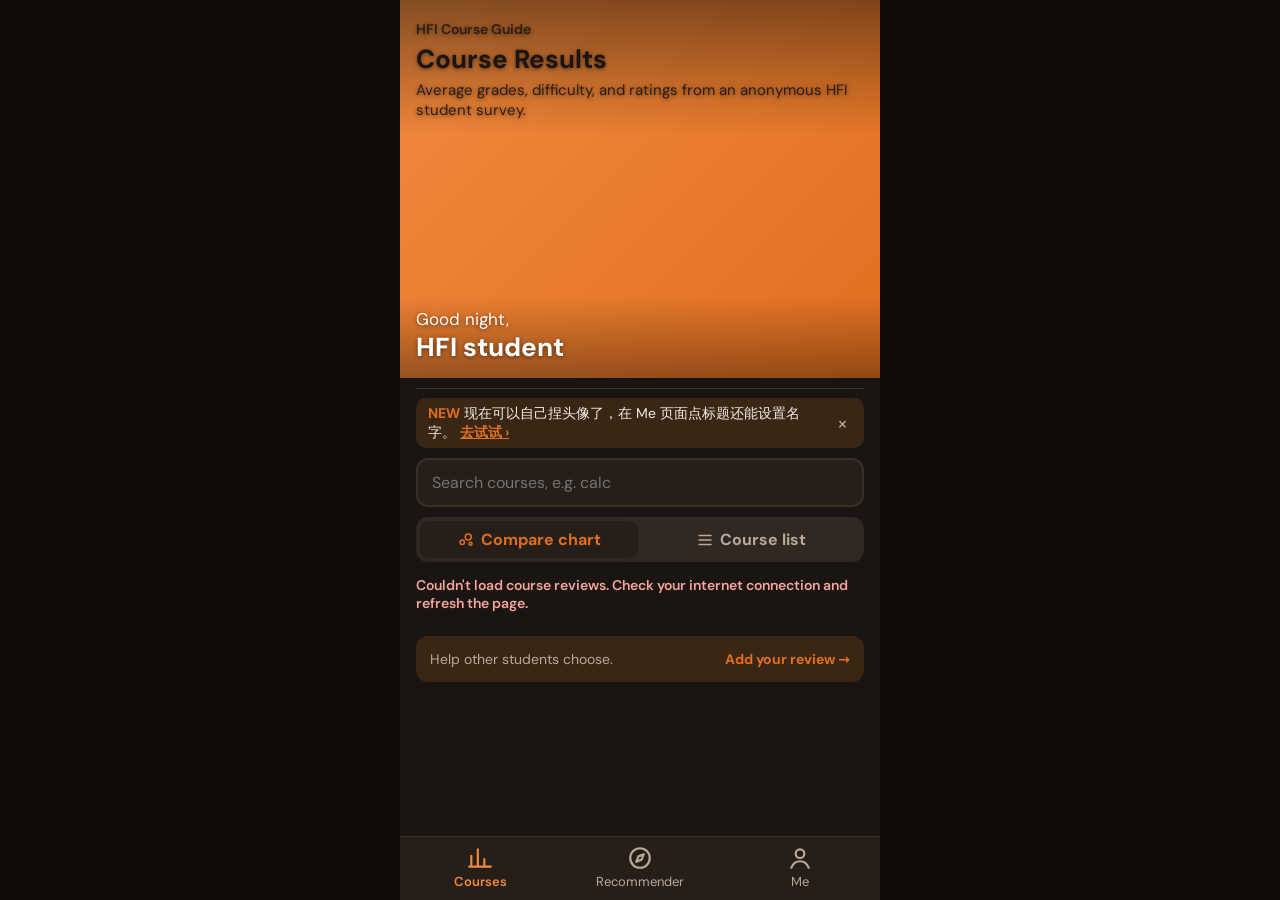
==== commit 1784f486: "Deploy site" ====
--- a/index.html
+++ b/index.html
@@ -5,14 +5,14 @@
     <meta name="viewport" content="width=device-width, initial-scale=1.0, viewport-fit=cover" />
     <meta name="theme-color" content="#ee7623" />
     <title>HFI Course Guide</title>
-    <script type="module" crossorigin src="./assets/results-B4JAXRa9.js"></script>
-    <link rel="modulepreload" crossorigin href="./assets/theme-DIWjQuDL.js">
+    <script type="module" crossorigin src="./assets/results-BvjDKnOZ.js"></script>
+    <link rel="modulepreload" crossorigin href="./assets/theme-B6nL8GEV.js">
     <link rel="modulepreload" crossorigin href="./assets/supabaseClient-BKWiv3p1.js">
     <link rel="modulepreload" crossorigin href="./assets/compare-B7QgSJRy.js">
     <link rel="modulepreload" crossorigin href="./assets/hfi-courses-DNy5XWoC.js">
-    <link rel="modulepreload" crossorigin href="./assets/surveyData-sACgY62M.js">
-    <link rel="modulepreload" crossorigin href="./assets/reviewFooter-bX98QRJZ.js">
-    <link rel="stylesheet" crossorigin href="./assets/theme-ChTaCkXK.css">
+    <link rel="modulepreload" crossorigin href="./assets/surveyData-BN5UnIug.js">
+    <link rel="modulepreload" crossorigin href="./assets/reviewFooter-Bu7tTglk.js">
+    <link rel="stylesheet" crossorigin href="./assets/theme-ChKmbZYg.css">
   <script>// Added to every page's <head> by vite.config.ts, so the page is drawn in the right theme from
 // the start instead of flashing light first. Keep in step with resolveTheme() in theme.ts.
 (function () {
@@ -30,12 +30,12 @@
   </head>
   <body>
     <div class="app">
-      <header class="app-bar">
-        <p class="app-name">HFI Course Guide</p>
-        <h1>Course Results</h1>
-        <p class="app-bar-subtitle">Average grades, difficulty, and ratings from an anonymous HFI student survey.</p>
-      </header>
       <section class="welcome-card" id="welcome-card" aria-label="Welcome">
+        <header class="app-bar app-bar-on-photo">
+          <p class="app-name">HFI Course Guide</p>
+          <h1>Course Results</h1>
+          <p class="app-bar-subtitle">Average grades, difficulty, and ratings from an anonymous HFI student survey.</p>
+        </header>
         <div class="welcome-photo" role="img" aria-label="A photo of HFI taken by a student"></div>
         <div class="welcome-text">
           <p class="welcome-greeting" id="welcome-greeting"></p>
--- a/assets/theme-ChKmbZYg.css
+++ b/assets/theme-ChKmbZYg.css
@@ -0,0 +1 @@
+@font-face{font-family:DM Sans;font-style:normal;font-display:swap;font-weight:400;src:url(./dm-sans-latin-ext-400-normal-BtiwyxMk.woff2)format("woff2"),url(./dm-sans-latin-ext-400-normal-BjWJ59Pq.woff)format("woff");unicode-range:U+100-2BA,U+2BD-2C5,U+2C7-2CC,U+2CE-2D7,U+2DD-2FF,U+304,U+308,U+329,U+1D00-1DBF,U+1E00-1E9F,U+1EF2-1EFF,U+2020,U+20A0-20AB,U+20AD-20C0,U+2113,U+2C60-2C7F,U+A720-A7FF}@font-face{font-family:DM Sans;font-style:normal;font-display:swap;font-weight:400;src:url(./dm-sans-latin-400-normal-CW0RaeGs.woff2)format("woff2"),url(./dm-sans-latin-400-normal-BwCSEQnW.woff)format("woff");unicode-range:U+??,U+131,U+152-153,U+2BB-2BC,U+2C6,U+2DA,U+2DC,U+304,U+308,U+329,U+2000-206F,U+20AC,U+2122,U+2191,U+2193,U+2212,U+2215,U+FEFF,U+FFFD}@font-face{font-family:DM Sans;font-style:normal;font-display:swap;font-weight:500;src:url(./dm-sans-latin-ext-500-normal-BJfUCQsA.woff2)format("woff2"),url(./dm-sans-latin-ext-500-normal-DR84L5F-.woff)format("woff");unicode-range:U+100-2BA,U+2BD-2C5,U+2C7-2CC,U+2CE-2D7,U+2DD-2FF,U+304,U+308,U+329,U+1D00-1DBF,U+1E00-1E9F,U+1EF2-1EFF,U+2020,U+20A0-20AB,U+20AD-20C0,U+2113,U+2C60-2C7F,U+A720-A7FF}@font-face{font-family:DM Sans;font-style:normal;font-display:swap;font-weight:500;src:url(./dm-sans-latin-500-normal-B9HHJjqV.woff2)format("woff2"),url(./dm-sans-latin-500-normal-Dr3UlScf.woff)format("woff");unicode-range:U+??,U+131,U+152-153,U+2BB-2BC,U+2C6,U+2DA,U+2DC,U+304,U+308,U+329,U+2000-206F,U+20AC,U+2122,U+2191,U+2193,U+2212,U+2215,U+FEFF,U+FFFD}@font-face{font-family:DM Sans;font-style:normal;font-display:swap;font-weight:600;src:url(./dm-sans-latin-ext-600-normal-4vooXBpG.woff2)format("woff2"),url(./dm-sans-latin-ext-600-normal-DRtaDpgU.woff)format("woff");unicode-range:U+100-2BA,U+2BD-2C5,U+2C7-2CC,U+2CE-2D7,U+2DD-2FF,U+304,U+308,U+329,U+1D00-1DBF,U+1E00-1E9F,U+1EF2-1EFF,U+2020,U+20A0-20AB,U+20AD-20C0,U+2113,U+2C60-2C7F,U+A720-A7FF}@font-face{font-family:DM Sans;font-style:normal;font-display:swap;font-weight:600;src:url(./dm-sans-latin-600-normal-Aqo67rzb.woff2)format("woff2"),url(./dm-sans-latin-600-normal-BmdmIIQ2.woff)format("woff");unicode-range:U+??,U+131,U+152-153,U+2BB-2BC,U+2C6,U+2DA,U+2DC,U+304,U+308,U+329,U+2000-206F,U+20AC,U+2122,U+2191,U+2193,U+2212,U+2215,U+FEFF,U+FFFD}@font-face{font-family:DM Sans;font-style:normal;font-display:swap;font-weight:700;src:url(./dm-sans-latin-ext-700-normal-CJIcxD6K.woff2)format("woff2"),url(./dm-sans-latin-ext-700-normal-BLI3TTWz.woff)format("woff");unicode-range:U+100-2BA,U+2BD-2C5,U+2C7-2CC,U+2CE-2D7,U+2DD-2FF,U+304,U+308,U+329,U+1D00-1DBF,U+1E00-1E9F,U+1EF2-1EFF,U+2020,U+20A0-20AB,U+20AD-20C0,U+2113,U+2C60-2C7F,U+A720-A7FF}@font-face{font-family:DM Sans;font-style:normal;font-display:swap;font-weight:700;src:url(./dm-sans-latin-700-normal-DvUfVpUG.woff2)format("woff2"),url(./dm-sans-latin-700-normal-CUSSCpQX.woff)format("woff");unicode-range:U+??,U+131,U+152-153,U+2BB-2BC,U+2C6,U+2DA,U+2DC,U+304,U+308,U+329,U+2000-206F,U+20AC,U+2122,U+2191,U+2193,U+2212,U+2215,U+FEFF,U+FFFD}@font-face{font-family:DM Sans;font-style:normal;font-display:swap;font-weight:800;src:url(./dm-sans-latin-ext-800-normal-m9aqBDDI.woff2)format("woff2"),url(./dm-sans-latin-ext-800-normal-DOQ-4In_.woff)format("woff");unicode-range:U+100-2BA,U+2BD-2C5,U+2C7-2CC,U+2CE-2D7,U+2DD-2FF,U+304,U+308,U+329,U+1D00-1DBF,U+1E00-1E9F,U+1EF2-1EFF,U+2020,U+20A0-20AB,U+20AD-20C0,U+2113,U+2C60-2C7F,U+A720-A7FF}@font-face{font-family:DM Sans;font-style:normal;font-display:swap;font-weight:800;src:url(./dm-sans-latin-800-normal-C2H8778U.woff2)format("woff2"),url(./dm-sans-latin-800-normal-BwbkPQqB.woff)format("woff");unicode-range:U+??,U+131,U+152-153,U+2BB-2BC,U+2C6,U+2DA,U+2DC,U+304,U+308,U+329,U+2000-206F,U+20AC,U+2122,U+2191,U+2193,U+2212,U+2215,U+FEFF,U+FFFD}:root{--orange:#ee7623;--orange-dark:#c95a0c;--orange-soft:#fff1e5;--text:#2a1f17;--muted:#76675b;--page:#f3e9df;--background:#fffaf5;--surface:#fff;--border:#f0dfcf;--on-orange:#fff;--notice:#fff4d6;--easy:#dff3e4;--easy-text:#1d6b35;--medium:#fff1c9;--medium-text:#7a5a00;--hard:#fde0dc;--hard-text:#a2281b;--score:#e5efff;--score-text:#1f4fa0;--rating:#fff1e5;--rating-text:#b25208;--chip-muted:#f2ede8;--self-study:#f3e8ff;--self-study-text:#6b2fa3;--divider:#e3dcd5;color:var(--text);font-family:DM Sans,system-ui,-apple-system,PingFang SC,Microsoft YaHei,sans-serif;font-size:16px}:root[data-theme=dark]{--orange:#f28a3e;--orange-dark:#e06f1f;--orange-soft:#3a2615;--text:#f4ece5;--muted:#b9a999;--page:#0f0c0a;--background:#1a1512;--surface:#251e19;--border:#3a2f27;--on-orange:#1a1512;--notice:#3a3218;--easy:#1f3a27;--easy-text:#8fd6a4;--medium:#3a3216;--medium-text:#f0d77a;--hard:#43211d;--hard-text:#f5a59a;--score:#1c2a44;--score-text:#9cc0ff;--rating:#3a2615;--rating-text:#f7b57e;--chip-muted:#312822;--self-study:#2f2140;--self-study-text:#d4b0ff;--divider:#3d3530}*{box-sizing:border-box}[hidden]{display:none!important}body{background:var(--page);margin:0}.app{background:var(--background);max-width:480px;min-height:100vh;padding-bottom:calc(72px + env(safe-area-inset-bottom));margin:0 auto;box-shadow:0 0 24px #00000014}.app-bar{background:var(--orange);color:var(--on-orange);padding:calc(20px + env(safe-area-inset-top)) 16px 16px}.app-bar-on-photo{text-shadow:0 1px 4px #00000080;background:linear-gradient(#00000073,#0000)}.app-name{opacity:.85;margin:0;font-size:14px;font-weight:600}.app-bar h1{margin:4px 0;font-size:26px}.name-button{min-height:44px;font:inherit;color:inherit;cursor:pointer;text-align:left;background:0 0;border:0;align-items:center;gap:8px;padding:0;display:inline-flex}.name-pencil{opacity:.75;font-size:18px}.name-input{border:2px solid var(--on-orange);width:min(100%,260px);font:inherit;color:inherit;background:#fff3;border-radius:10px;padding:4px 10px}.name-input::placeholder{color:inherit;opacity:.6}.name-error{margin:0 0 4px;font-size:14px;font-weight:600}.name-error:empty{display:none}.app-bar-subtitle{opacity:.9;margin:0;font-size:15px}main{padding:16px}.notice{background:var(--notice);border-radius:10px;margin:0 0 12px;padding:10px 12px;font-size:15px}.tab-bar{z-index:10;background:var(--surface);border-top:1px solid var(--border);width:100%;max-width:480px;padding-bottom:env(safe-area-inset-bottom);display:flex;position:fixed;bottom:0;left:50%;transform:translate(-50%)}.tab-bar a{color:var(--muted);flex-direction:column;flex:1;align-items:center;gap:2px;padding:8px 0 10px;font-size:13px;text-decoration:none;display:flex}.tab-bar svg{fill:none;stroke:currentColor;stroke-width:2px;stroke-linecap:round;stroke-linejoin:round;width:26px;height:26px}.tab-bar a[aria-current=page]{color:var(--orange);font-weight:600}.sort-control{align-items:center;gap:8px;margin-bottom:12px;font-weight:600;display:flex}.sort-control select{flex:1}select,button{font:inherit;max-width:100%}select{border:1px solid var(--border);background:var(--surface);color:var(--text);border-radius:10px;padding:10px 12px}.course-list{gap:10px;margin:0;padding:0;list-style:none;display:grid}.course-card{background:var(--surface);border:1px solid var(--border);border-left:4px solid var(--orange);border-radius:12px;padding:12px 14px}.course-card p{margin:6px 0 0}.course-card.not-enough-data{border-left-color:var(--border)}.course-name{font-size:17px}.course-card-heading{flex-wrap:wrap;align-items:center;gap:6px 8px;display:flex}.stat-row{flex-wrap:wrap;gap:6px;margin-top:8px;display:flex}.chip,.badge{border-radius:999px;padding:3px 10px;font-size:14px;font-weight:600}.chip-score{background:var(--score);color:var(--score-text)}.chip-easy{background:var(--easy);color:var(--easy-text)}.chip-medium{background:var(--medium);color:var(--medium-text)}.chip-hard{background:var(--hard);color:var(--hard-text)}.chip-rating{background:var(--rating);color:var(--rating-text)}.chip-muted{background:var(--chip-muted);color:var(--muted);font-weight:500}.badge-offered{background:var(--easy);color:var(--easy-text)}.badge-self-study{background:var(--self-study);color:var(--self-study-text)}.empty,.muted{color:var(--muted)}.quiz{background:var(--surface);border:1px solid var(--border);border-radius:16px;gap:20px;padding:16px;display:grid}.quiz-question{border:none;gap:10px;min-width:0;margin:0;padding:0;display:grid}.quiz-question select{width:100%;min-width:0}.question-label{padding:0;font-weight:700}.choices{grid-template-columns:repeat(4,1fr);gap:8px;display:grid}.choices-stacked{grid-template-columns:1fr}.choices label{border:2px solid var(--border);text-align:center;cursor:pointer;border-radius:12px;justify-content:center;align-items:center;min-height:44px;padding:8px 12px;font-weight:600;display:flex;position:relative}.choices input{opacity:0;cursor:pointer;margin:0;position:absolute;inset:0}.choices label:has(input:checked){border-color:var(--orange);background:var(--orange-soft);color:var(--orange-dark)}.choices label:has(input:focus-visible){outline:3px solid var(--orange);outline-offset:2px}button[type=submit]{background:var(--orange);width:100%;color:var(--on-orange);cursor:pointer;border:none;border-radius:12px;padding:14px;font-size:17px;font-weight:700}button[type=submit]:active{background:var(--orange-dark)}#recommendation-results{scroll-margin-top:16px}#recommendation-results h2{color:var(--orange-dark);margin:24px 0 8px}.result-group{margin-top:20px}.result-group h3{margin:0 0 8px}.result-group>p{margin:4px 0}.resources a{color:var(--orange-dark);font-weight:600}.course-card:has(.gpa-badge){align-items:flex-start;gap:12px;display:flex}.course-details{flex:1;min-width:0}.gpa-badge{border-radius:12px;flex-direction:column;flex:none;justify-content:center;align-items:center;width:64px;height:64px;display:flex}.gpa-value{font-size:20px;font-weight:800;line-height:1.1}.gpa-label{font-size:12px;font-weight:600}.gpa-high{background:var(--easy);color:var(--easy-text)}.gpa-middle{background:var(--medium);color:var(--medium-text)}.gpa-low{background:var(--hard);color:var(--hard-text)}.gpa-none{background:var(--chip-muted);color:var(--muted)}.grade-distribution{margin-top:10px}.grade-bar{border-radius:999px;height:18px;font-size:12px;font-weight:700;display:flex;overflow:hidden}.grade-segment{color:#fff;justify-content:center;align-items:center;min-width:4px;display:flex}.grade-A{background:#2e9e57}.grade-B{color:#1d2a0c;background:#8bbf3f}.grade-C{color:#3d2c00;background:#f2b51d}.grade-D{background:#f07a26}.grade-F{background:#d93a2b}.course-card .grade-legend{color:var(--muted);margin:4px 0 0;font-size:13px}.search-control input{width:100%;font:inherit;border:2px solid var(--border);background:var(--surface);color:var(--text);border-radius:12px;margin-bottom:10px;padding:12px 14px}.search-control input:focus{border-color:var(--orange);outline:none}.visually-hidden{clip-path:inset(50%);white-space:nowrap;width:1px;height:1px;position:absolute;overflow:hidden}.course-card{position:relative}.card-link{color:inherit;font-weight:700;text-decoration:none}.card-link:after{content:"";border-radius:12px;position:absolute;inset:0}.card-link:focus-visible{outline:none}.card-link:focus-visible:after{outline:3px solid var(--orange)}.course-card:has(.card-link){padding-right:32px}.course-card:has(.card-link):before{content:"›";color:var(--orange);font-size:26px;position:absolute;top:50%;right:12px;transform:translateY(-50%)}.resources{z-index:1;position:relative}.back-link{color:var(--on-orange);margin-bottom:4px;padding:4px 0;font-weight:600;text-decoration:none;display:inline-block}.overview{background:var(--surface);border:1px solid var(--border);border-radius:16px;align-items:center;gap:14px;padding:14px;display:flex}.overview .gpa-badge{width:84px;height:84px}.overview .gpa-value{font-size:26px}.overview-stats{flex:1;grid-template-columns:repeat(3,1fr);gap:8px;display:grid}.overview-stat{background:var(--chip-muted);text-align:center;border-radius:10px;flex-direction:column;align-items:center;padding:8px 4px;display:flex}.overview-stat strong{font-size:18px}.overview-stat span{color:var(--muted);font-size:12px}.stat-easy{background:var(--easy);color:var(--easy-text)}.stat-medium{background:var(--medium);color:var(--medium-text)}.stat-hard{background:var(--hard);color:var(--hard-text)}.stat-rating{background:var(--rating);color:var(--rating-text)}.overview-stat[class*=stat-] span{color:inherit}.detail-section{margin-top:22px}.detail-section h2{margin:0 0 10px;font-size:18px}.course-description{margin:0;line-height:1.5}.teacher-track{background:var(--chip-muted);border-radius:999px;height:14px;position:relative;overflow:hidden}.teacher-bar{border-radius:999px;height:100%;display:block}.teacher-row{grid-template-columns:90px 1fr auto;align-items:center;gap:10px;margin-bottom:8px;font-size:14px;display:grid}.teacher-name{overflow-wrap:anywhere;font-weight:600}.teacher-bar.gpa-high{background:#2e9e57}.teacher-bar.gpa-middle{background:#f2b51d}.teacher-bar.gpa-low{background:#d93a2b}.course-average-marker{background:var(--text);width:2px;position:absolute;top:0;bottom:0}.teacher-gpa{font-variant-numeric:tabular-nums}.review-list{gap:10px;margin:0;padding:0;list-style:none;display:grid}.review-card{background:var(--surface);border:1px solid var(--border);border-radius:12px;gap:12px;padding:12px;display:flex}.review-scores{flex:none;gap:6px;width:72px;display:grid}.review-body p{margin:0}.review-body .review-meta{color:var(--muted);margin-bottom:4px;font-size:13px}.review-text{line-height:1.45}.button-link{background:var(--orange);color:var(--on-orange);border-radius:12px;margin-top:8px;padding:12px 16px;font-weight:700;text-decoration:none;display:inline-block}.review-footer{background:var(--orange-soft);border-radius:12px;flex-wrap:wrap;justify-content:space-between;align-items:center;gap:6px 12px;margin-top:24px;padding:10px 14px;font-size:14px;display:flex}.review-footer-count{color:var(--muted)}.review-footer-link{color:var(--orange-dark);padding:4px 0;font-weight:700;text-decoration:none}.badge-required{background:var(--chip-muted);color:var(--muted)}.chart-row{grid-template-columns:repeat(3,1fr);gap:8px;display:grid}.column-chart{background:var(--surface);border:1px solid var(--border);border-radius:12px;min-width:0;margin:0;padding:10px 8px 8px}.chart-title{color:var(--muted);font-size:13px;font-weight:600}.chart-headline{white-space:nowrap;text-overflow:ellipsis;margin:2px 0 8px;font-size:15px;font-weight:800;overflow:hidden}.chart-plot{border-bottom:1px solid var(--border);align-items:flex-end;gap:3px;height:72px;display:flex}.chart-column{flex-direction:column;flex:1;justify-content:flex-end;align-items:center;height:100%;display:flex}.chart-count{color:var(--muted);font-size:11px;line-height:1.4}.chart-bar{background:var(--orange-soft);border:1px solid var(--border);border-bottom:none;border-radius:4px 4px 0 0;width:100%;display:block}.chart-bar-top{background:var(--orange);border-color:var(--orange)}.chart-labels{gap:3px;margin-top:4px;font-size:12px;font-weight:600;display:flex}.chart-labels span{text-align:center;flex:1}.chart-axis-note{color:var(--muted);text-align:center;margin:2px 0 0;font-size:11px}.view-switch{background:var(--chip-muted);border-radius:12px;grid-template-columns:1fr 1fr;gap:4px;margin-bottom:10px;padding:4px;display:grid}.view-switch button{color:var(--muted);cursor:pointer;background:0 0;border:none;border-radius:9px;justify-content:center;align-items:center;gap:6px;padding:8px;font-weight:700;display:flex}.view-switch svg{fill:none;stroke:currentColor;stroke-width:2px;stroke-linecap:round;width:18px;height:18px}.view-switch button[aria-pressed=true]{background:var(--surface);color:var(--orange-dark);box-shadow:0 1px 3px #0000001f}:root{--subject-0:#2a78d6;--subject-1:#eb6834;--subject-2:#1baf7a;--subject-3:#eda100;--subject-4:#e87ba4;--subject-5:#008300;--subject-other:#8a8178}:root[data-theme=dark]{--subject-0:#3987e5;--subject-1:#d95926;--subject-2:#199e70;--subject-3:#c98500;--subject-4:#d55181;--subject-5:#008300}.subject-fill-0{fill:var(--subject-0);background:var(--subject-0)}.subject-fill-1{fill:var(--subject-1);background:var(--subject-1)}.subject-fill-2{fill:var(--subject-2);background:var(--subject-2)}.subject-fill-3{fill:var(--subject-3);background:var(--subject-3)}.subject-fill-4{fill:var(--subject-4);background:var(--subject-4)}.subject-fill-5{fill:var(--subject-5);background:var(--subject-5)}.subject-fill-6{fill:var(--subject-other);background:var(--subject-other)}.course-map{background:var(--surface);border:1px solid var(--border);border-radius:16px;margin:0;padding:12px 10px}.course-map-svg{width:100%;height:auto;font-family:inherit;display:block}.course-map-legend{flex-wrap:wrap;gap:6px 12px;margin-bottom:8px;font-size:13px;display:flex}.legend-item{align-items:center;gap:5px;display:inline-flex}.legend-dot{border-radius:50%;width:10px;height:10px}.sweet-spot{fill:var(--orange-soft)}.grid-line{stroke:var(--border);stroke-width:1px}.average-line{stroke:var(--orange);stroke-width:1.5px;stroke-dasharray:4 4}.average-label{fill:var(--orange-dark);font-size:11px}.axis-tick{fill:var(--muted);font-size:11px}.axis-title{fill:var(--muted);font-size:12px;font-weight:600}.course-bubble circle{fill-opacity:.85;stroke:var(--surface);stroke-width:2px}.course-bubble:hover circle,.course-bubble:focus-visible circle{fill-opacity:1;stroke:var(--text)}.bubble-label{fill:var(--text);pointer-events:none;paint-order:stroke;stroke:var(--surface);stroke-width:4px;stroke-linejoin:round;font-size:13px;font-weight:800}.course-bubble.selected circle{fill-opacity:1;stroke:var(--text);stroke-width:2.5px}.course-map-selection{background:var(--chip-muted);border-radius:10px;justify-content:space-between;align-items:center;gap:10px;min-height:52px;margin-top:6px;padding:8px 12px;display:flex}.course-map-selection p{margin:0;font-size:14px}.course-map-selection div{font-size:14px;display:grid}.course-map-open{text-align:center;background:var(--orange);color:var(--on-orange);border-radius:999px;flex:none;padding:8px 14px;font-weight:700;text-decoration:none}.course-map figcaption{margin-top:6px;font-size:13px}input[type=email],input[type=text],input[type=number],textarea{width:100%;font:inherit;border:2px solid var(--border);background:var(--surface);color:var(--text);border-radius:12px;padding:12px 14px}input:focus,textarea:focus,select:focus{border-color:var(--orange);outline:none}textarea{resize:vertical}.choices-five{grid-template-columns:repeat(5,1fr)}.field-error,.form-error{color:var(--hard-text);font-size:14px;font-weight:600}.field-error:empty,.form-error:empty{display:none}.field-hint{color:var(--muted);font-size:13px}.text-button{color:var(--orange-dark);font:inherit;cursor:pointer;background:0 0;border:none;margin-top:12px;padding:8px 0;font-weight:600;text-decoration:underline;display:inline-block}.privacy-note{margin-top:12px;font-size:12px}.signed-in-as{margin:0 0 12px;font-weight:700}#account h2{margin:24px 0 8px;font-size:18px}.reviewed-list{gap:6px;margin:0;padding:0;list-style:none;display:grid}.reviewed-course{background:var(--surface);border:1px solid var(--border);border-radius:10px;padding:10px 12px;font-weight:600}.thanks-card{background:var(--surface);border:1px solid var(--border);border-radius:16px;padding:18px}.thanks-card h2{color:var(--easy-text);margin:0 0 8px;font-size:20px}.thanks-card .button-link{margin-right:12px}.graduate-note{font-size:14px}.graduate-note a{color:var(--orange-dark);font-weight:600}.welcome-card{background:linear-gradient(135deg, var(--orange), var(--orange-dark));background-position:50%;background-size:cover;margin-bottom:4px;position:relative}.welcome-photo{aspect-ratio:3}.welcome-text{color:#fff;text-shadow:0 1px 4px #00000080;background:linear-gradient(#0000,#00000059);padding:12px 16px 14px}.welcome-text p{margin:0}.welcome-greeting{font-size:17px}.welcome-name{font-size:26px;font-weight:800}.welcome-card:after{content:"";background:var(--divider);height:1px;position:absolute;bottom:-11px;left:16px;right:16px}.whats-new{background:var(--orange-soft);border-radius:10px;align-items:center;gap:8px;margin-bottom:10px;padding:6px 6px 6px 12px;display:flex}.whats-new-text{flex:1;margin:0;font-size:14px}.whats-new-label{color:var(--orange-dark)}.whats-new-text a{color:var(--orange-dark);white-space:nowrap;font-weight:700}.whats-new-close{width:32px;height:32px;color:var(--muted);cursor:pointer;background:0 0;border:0;border-radius:8px;flex:none;font-size:20px}.photo-credit{color:#ebebebb3;text-shadow:0 1px 2px #0006;margin:0;font-size:12px;position:absolute;bottom:10px;right:12px}.photo-credit:empty{display:none}.app-bar-with-tools{position:relative}.theme-switch{z-index:2;top:calc(14px + env(safe-area-inset-top));background:#ffffff38;border-radius:999px;gap:2px;padding:3px;display:flex;position:absolute;right:12px}.theme-switch button{-webkit-user-select:none;user-select:none;touch-action:manipulation;min-height:28px;color:var(--on-orange);font:inherit;cursor:pointer;background:0 0;border:none;border-radius:999px;padding:4px 10px;font-size:12px;font-weight:700}.theme-switch button[aria-pressed=true]{background:var(--surface);color:var(--orange-dark)}.guide-link{border:1px solid var(--border);background:var(--surface);color:var(--text);border-radius:12px;justify-content:space-between;align-items:center;gap:8px;margin-top:28px;padding:14px 16px;font-weight:700;text-decoration:none;display:flex}.guide{line-height:1.6}.guide-contents{background:var(--surface);border:1px solid var(--border);border-radius:12px;padding:12px 16px}.guide-contents-title{margin:0 0 4px;font-weight:800}.guide-contents ol{margin:0;padding-left:20px}.guide-contents a{color:var(--orange-dark);font-weight:600}.guide-section{margin-top:28px;scroll-margin-top:12px}.guide-section h2{border-left:4px solid var(--orange);margin:0 0 12px;padding-left:10px;font-size:20px}.guide-section figure{text-align:center;margin:12px 0}.guide-section img{border:1px solid var(--border);border-radius:14px;width:100%;max-width:320px;height:auto;box-shadow:0 4px 16px #0000001a}.guide-section ul,.guide-section ol{margin:8px 0;padding-left:22px}.guide-section li{margin-bottom:6px}.guide-note{background:var(--orange-soft);border-radius:10px;padding:10px 12px;font-size:15px}.compare-button{z-index:1;border:1.5px solid var(--orange);background:var(--surface);color:var(--orange-dark);font:inherit;cursor:pointer;border-radius:999px;margin-top:10px;padding:6px 12px;font-size:14px;font-weight:700;position:relative}.compare-button[aria-pressed=true]{background:var(--orange);color:var(--on-orange)}.course-map-actions{flex:none;align-items:center;gap:8px;display:flex}.course-map-actions .compare-button{margin-top:0}.compare-bar{left:50%;bottom:calc(68px + env(safe-area-inset-bottom));background:var(--text);width:calc(100% - 24px);max-width:456px;color:var(--background);z-index:5;border-radius:14px;align-items:center;gap:10px;padding:10px 12px;display:flex;position:fixed;transform:translate(-50%);box-shadow:0 6px 20px #00000040}.compare-bar-message{flex:1;font-size:14px}.compare-bar-clear{color:inherit;font:inherit;cursor:pointer;background:0 0;border:none;font-size:14px;text-decoration:underline}.compare-bar-open{background:var(--orange);color:#fff;border-radius:999px;padding:8px 14px;font-weight:700;text-decoration:none}.app:has(.compare-bar:not([hidden])){padding-bottom:calc(140px + env(safe-area-inset-bottom))}.compare-table{align-items:stretch;gap:6px;display:grid}.compare-heading{justify-content:space-between;align-items:flex-start;gap:2px;font-size:14px;font-weight:800;line-height:1.3;display:flex}.compare-heading a{color:var(--text);text-decoration:none}.compare-remove{color:var(--muted);cursor:pointer;background:0 0;border:none;flex:none;padding:0 4px;font-size:18px;line-height:1}.compare-label{color:var(--muted);align-self:center;font-size:13px;font-weight:600}.compare-cell{background:var(--surface);border:1px solid var(--border);text-align:center;border-radius:10px;flex-direction:column;justify-content:center;align-items:center;min-height:48px;padding:8px 4px;font-weight:700;display:flex}.compare-cell.best{background:var(--easy);border-color:var(--easy-text);color:var(--easy-text)}.compare-cell .gpa-badge{width:56px;height:56px}.compare-cell .grade-distribution{width:100%;margin-top:0}.compare-cell .grade-legend{margin:4px 0 0;font-size:11px;font-weight:500}.compare-note{margin-top:14px;font-size:13px}.admin-link{background:var(--notice);color:var(--text);border-radius:12px;margin-top:12px;padding:12px 14px;font-weight:700;text-decoration:none;display:block}.queue-count{margin:0 0 12px;font-weight:800}.queue-card{background:var(--surface);border:1px solid var(--border);border-radius:14px;margin-bottom:12px;padding:14px}.queue-card p{margin:6px 0 0}.queue-card-title{justify-content:space-between;align-items:center;gap:8px;display:flex}.queue-review-text{background:var(--chip-muted);border-radius:10px;padding:10px 12px;line-height:1.5}.queue-buttons{flex-wrap:wrap;gap:8px;margin-top:12px;display:flex}.queue-button{border:1.5px solid var(--border);background:var(--surface);color:var(--text);font:inherit;cursor:pointer;border-radius:999px;padding:8px 14px;font-size:14px;font-weight:700}.queue-approve{background:var(--easy);border-color:var(--easy-text);color:var(--easy-text)}.queue-reject{color:var(--hard-text)}.queue-status{font-weight:700}.queue-status:empty{display:none}.queue-card.decided{opacity:.6}.avatar-section{margin-bottom:16px}.avatar-header{align-items:center;gap:16px;display:flex}.avatar-preview .avatar{width:96px;height:96px;display:block}.avatar-status{color:var(--easy-text);margin:6px 0 0;font-weight:700}.avatar-status:empty{display:none}.avatar-editor{border:1px solid var(--border);background:var(--surface);border-radius:16px;gap:12px;margin-top:12px;padding:14px;display:grid}.avatar-row{gap:6px;display:grid}.avatar-row-label{font-size:14px;font-weight:700}.avatar-choices{flex-wrap:wrap;gap:8px;display:flex}.avatar-swatch{border:2px solid var(--border);cursor:pointer;border-radius:50%;width:34px;height:34px}.avatar-chip{border:2px solid var(--border);background:var(--background);color:var(--text);font:inherit;cursor:pointer;border-radius:999px;padding:6px 12px;font-size:14px;font-weight:600}.avatar-swatch[aria-pressed=true],.avatar-chip[aria-pressed=true]{border-color:var(--orange);box-shadow:0 0 0 2px var(--orange)}.avatar-actions{align-items:center;gap:16px;display:flex}.avatar-actions .text-button{margin-top:0}.avatar-save{background:var(--orange);color:var(--on-orange);font:inherit;cursor:pointer;border:none;border-radius:12px;padding:10px 18px;font-weight:700}
